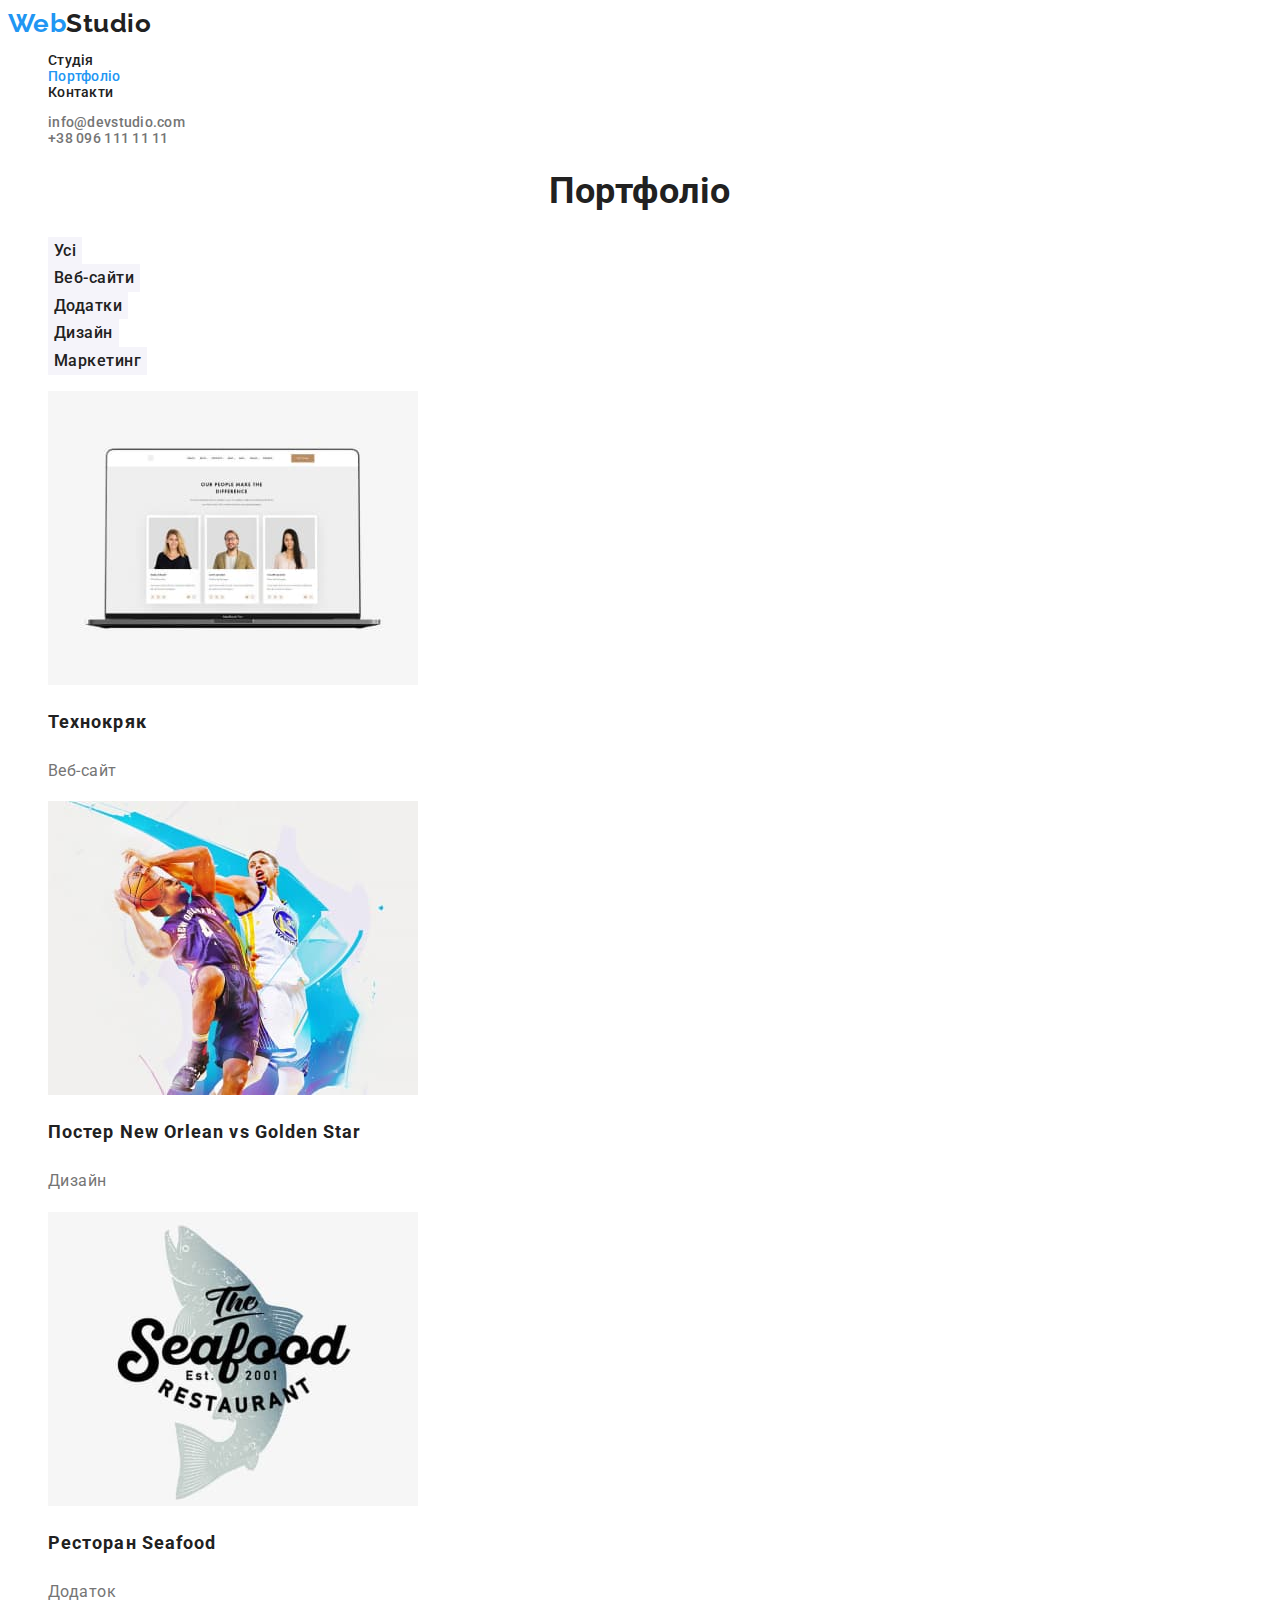
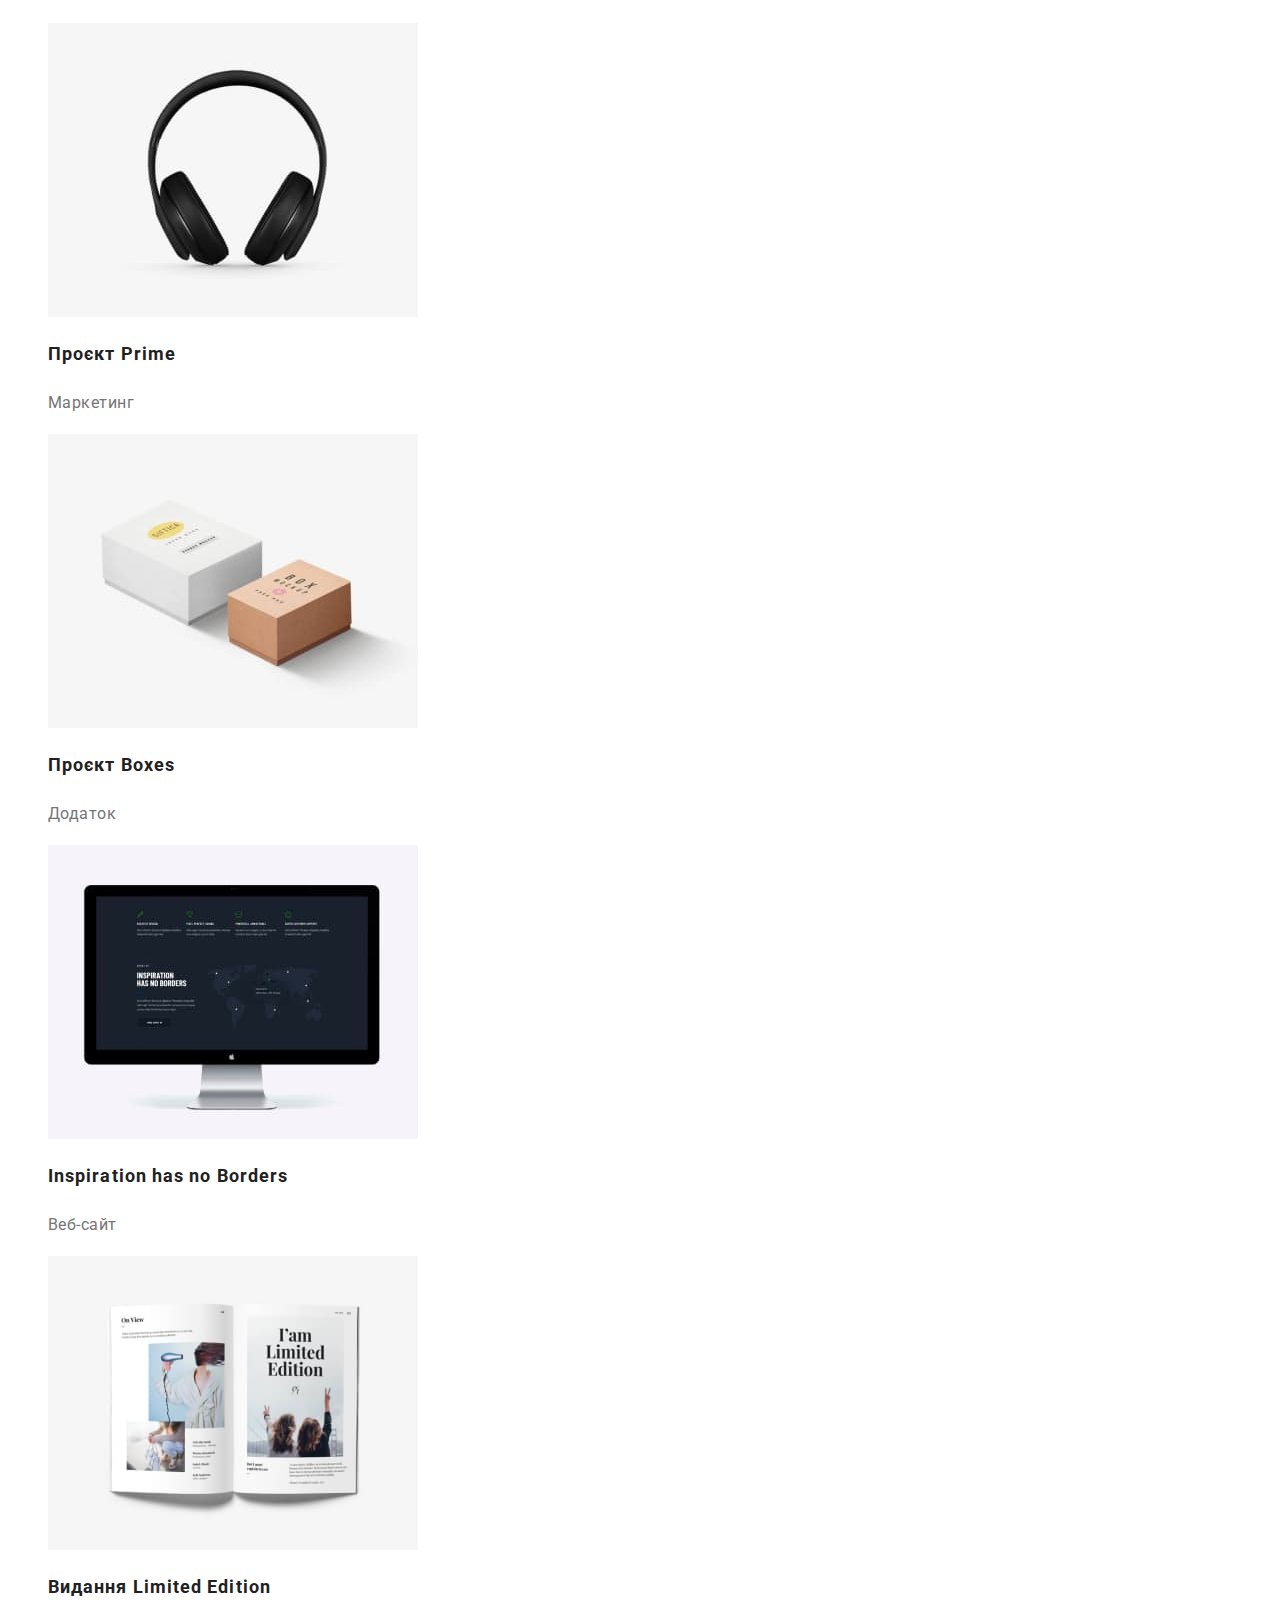
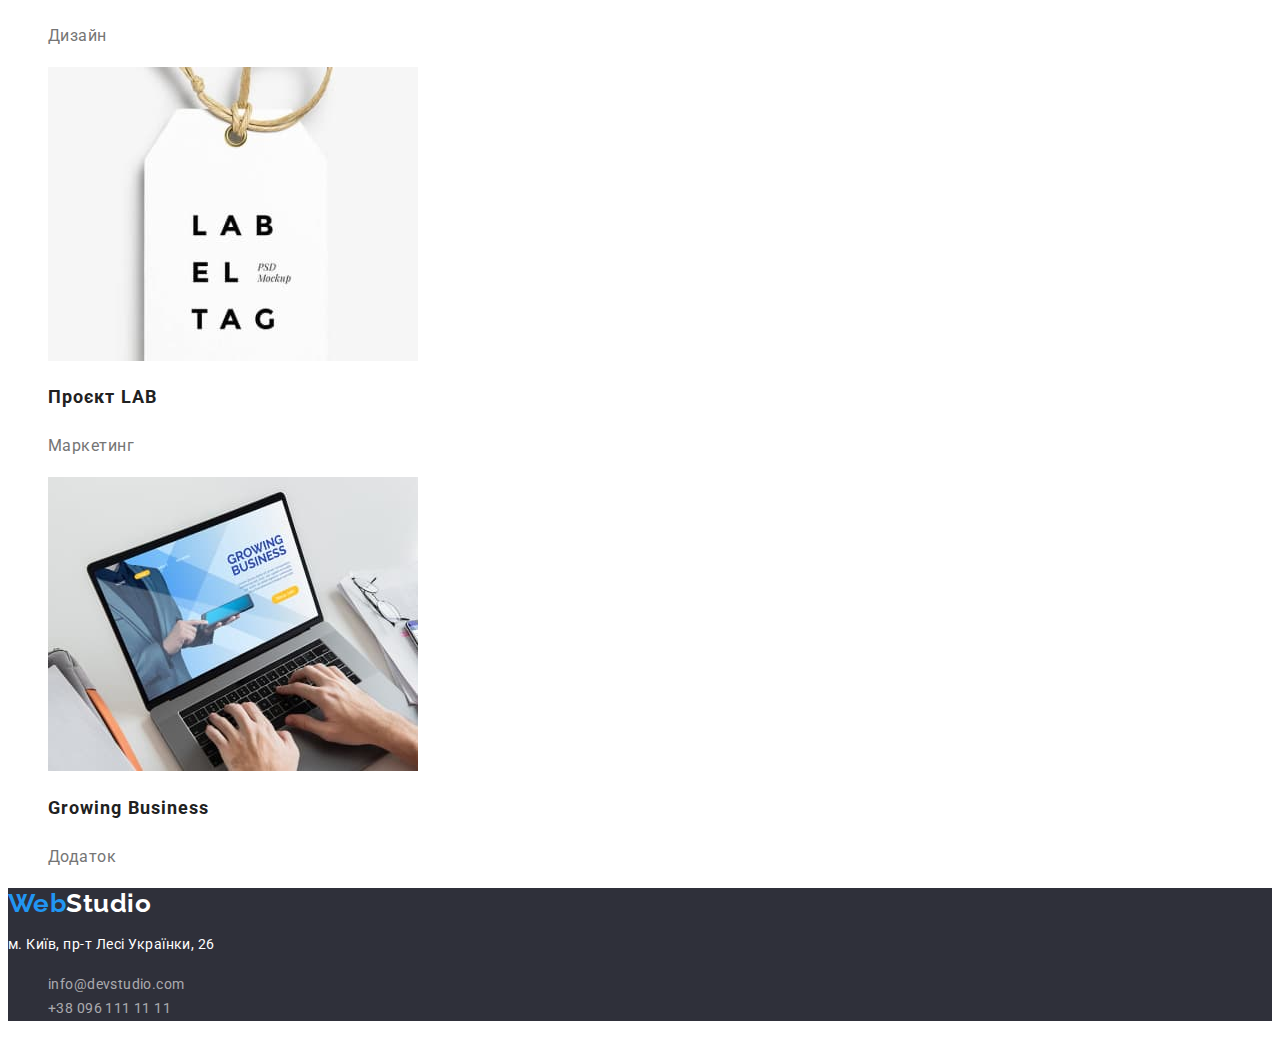
==== portfolio.html @ 1c167c0f "Initial commit" ====
<!DOCTYPE html>
<html lang="en">
  <head>
    <meta charset="UTF-8" />
    <meta http-equiv="X-UA-Compatible" content="IE=edge" />
    <meta name="viewport" content="width=device-width, initial-scale=1.0" />
    <title>Portfolio</title>
    <link rel="stylesheet" href="./css/styles.css" />
    <link rel="preconnect" href="https://fonts.googleapis.com" />
    <link rel="preconnect" href="https://fonts.gstatic.com" crossorigin />
    <link
      href="https://fonts.googleapis.com/css2?family=Roboto:wght@400;500;700;900&display=swap"
      rel="stylesheet"
    />
    <link rel="preconnect" href="https://fonts.googleapis.com" />
    <link rel="preconnect" href="https://fonts.gstatic.com" crossorigin />
    <link
      href="https://fonts.googleapis.com/css2?family=Raleway:wght@700&display=swap"
      rel="stylesheet"
    />
  </head>
  <body>
    <!-- Header -->
    <header>
      <!-- Navigation -->
      <nav>
        <a href="./index.html" class="header-logo link"
          >Web<span class="logo-item">Studio</span></a
        >

        <ul class="nav-list list">
          <li><a href="./index.html" class="nav-link link">Студія</a></li>
          <li>
            <a href="./portfolio.html" class="nav-link link"
              ><span class="link-portfolio-text">Портфоліо</span></a
            >
          </li>
          <li><a href="" class="nav-link link">Контакти</a></li>
        </ul>
      </nav>
      <!-- Header contacts list -->
      <ul class="contacts-list list">
        <li>
          <a href="mailto:info@devstudio.com" class="contacts-link link"
            >info@devstudio.com</a
          >
        </li>
        <li>
          <a href="tel:+380961111111" class="contacts-link link"
            >+38 096 111 11 11</a
          >
        </li>
      </ul>
    </header>
    <!--Main -->
    <main>
      <!-- Portfolio section -->
      <section>
        <!-- Hidden title -->
        <h1 class="section-title">Портфоліо</h1>
      <!-- Filter -->
      <ul class="filter-buttons list">
        <li>
          <button type="button" class="button button-secondary">Усі</button>
        </li>
        <li>
          <button type="button" class="button button-secondary">
            Веб-сайти
          </button>
        </li>
        <li>
          <button type="button" class="button button-secondary">Додатки</button>
        </li>
        <li>
          <button type="button" class="button button-secondary">Дизайн</button>
        </li>
        <li>
          <button type="button" class="button button-secondary">
            Маркетинг
          </button>
        </li>
      </ul>
        <!-- Portfolio cards -->
        <ul class="list">
          <li class="card-element">
            <a href="" class="card-link link">
              <img src="./images/cards/img1.jpg" alt="" width="370" height="294" />
              <h2 class="card-title">Технокряк</h2>
              <p class="card-text">Веб-сайт</p>
            </a>
          </li>
          <li class="card-element">
            <a href="" class="card-link link">
              <img src="./images/cards/img2.jpg" alt="" width="370" height="294" />
              <h2 class="card-title">Постер New Orlean vs Golden Star</h2>
              <p class="card-text">Дизайн</p>
            </a>
          </li>
          <li class="card-element">
            <a href="" class="card-link link">
              <img src="./images/cards/img3.jpg" alt="" width="370" height="294" />
              <h2 class="card-title">Ресторан Seafood</h2>
              <p class="card-text">Додаток</p>
            </a>
          </li>
          <li class="card-element">
            <a href="" class="card-link link">
              <img src="./images/cards/img4.jpg" alt="" width="370" height="294" />
              <h2 class="card-title">Проєкт Prime</h2>
              <p class="card-text">Маркетинг</p>
            </a>
          </li>
          <li class="card-element">
            <a href="" class="card-link link">
              <img src="./images/cards/img5.jpg" alt="" width="370" height="294" />
              <h2 class="card-title">Проєкт Boxes</h2>
              <p class="card-text">Додаток</p>
            </a>
          </li>
          <li class="card-element">
            <a href="" class="card-link link">
              <img src="./images/cards/img6.jpg" alt="" width="370" height="294" />
              <h2 class="card-title">Inspiration has no Borders</h2>
              <p class="card-text">Веб-сайт</p>
            </a>
          </li>
          <li class="card-element">
            <a href="" class="card-link link">
              <img src="./images/cards/img7.jpg" alt="" width="370" height="294" />
              <h2 class="card-title">Видання Limited Edition</h2>
              <p class="card-text">Дизайн</p>
            </a>
          </li>
          <li class="card-element">
            <a href="" class="card-link link">
              <img src="./images/cards/img8.jpg" alt="" width="370" height="294" />
              <h2 class="card-title">Проєкт LAB</h2>
              <p class="card-text">Маркетинг</p>
            </a>
          </li>
          <li class="card-element">
            <a href="" class="card-link link">
              <img src="./images/cards/img9.jpg" alt="" width="370" height="294" />
              <h2 class="card-title">Growing Business</h2>
              <p class="card-text">Додаток</p>
            </a>
          </li>
        </ul>
      </section>
    </main>

    <!-- Footer -->
    <footer class="footer">
      <a href="./index.html" class="footer-logo link"
        >Web<span class="logo-item">Studio</span></a
      >
      <!-- Address of the company -->
      <address class="footer-address">
        <p class="address-text">м. Київ, пр-т Лесі Українки, 26</p>
        <ul class="footer-contacts list">
          <li>
            <a href="mailto:info@devstudio.com" class="contacts-link link"
              >info@devstudio.com</a
            >
          </li>
          <li>
            <a href="tel:+380961111111" class="contacts-link link"
              >+38 096 111 11 11</a
            >
          </li>
        </ul>
      </address>
    </footer>
  </body>
</html>
---- css/styles.css ----
/* Primary color #212121 */
/* Secondary color #757575 */
/* Primary white color #ffffff */
/* Accent #2196F3 */

/* Global variables */
:root {
  --primary-color: #212121;
  --primary-white-color: #ffffff;
  --primary-accent-color: #2196f3;
  --secondary-color: #757575;
  --secondary-white-color: #f5f4fa;
}

/* Body */
body {
  color: var(--primary-color);
  background-color: var(--primary-white-color);
  font-family: "Roboto", sans-serif;
  letter-spacing: 0.03em;
}

/* Links class model */
.link {
  text-decoration: none;
}

/* Lists class model */
.list {
  list-style: none;
}

/* Navigation */
.header-logo {
  color: var(--primary-accent-color);
  font-family: "Raleway", sans-serif;
  font-weight: 700;
  font-size: 26px;
  line-height: 1.19;
}

.logo-item {
  color: var(--primary-color);
}

.nav-list {
  font-weight: 500;
  font-size: 14px;
  line-height: 1.14;
  letter-spacing: 0.02em;
}

.nav-list .nav-link {
  color: var(--primary-color);
}

.nav-link.link {
  text-decoration: none;
}

.nav-link:hover,
.nav-link:focus {
  color: var(--primary-accent-color);
}

.nav-link > .link-studio-text {
  color: var(--primary-accent-color);
}

.nav-link > .link-portfolio-text {
  color: var(--primary-accent-color);
}

/* Header contacts */
.contacts-list.list {
  list-style: none;
}

.contacts-list {
  font-weight: 500;
  font-size: 14px;
  line-height: 1.14;
  letter-spacing: 0.02em;
}

.contacts-list .contacts-link {
  color: var(--secondary-color);
}

.contacts-link.link {
  text-decoration: none;
}

.contacts-link:hover,
.contacts-link:focus {
  color: var(--primary-accent-color);
}

/* Hero section */
.hero-section {
  background-color: #2f303a;
}

.hero-title {
  color: #fff;
  font-weight: 900;
  font-size: 44px;
  line-height: 1.5;
  text-align: center;
  letter-spacing: 0.06em;
  text-transform: uppercase;
}

/* Buttons */
.button {
  cursor: pointer;
  border: none;
  text-decoration: none;
}
.button-primary {
  color: var(--primary-white-color);
  background-color: var(--primary-accent-color);
  font-family: inherit;
  font-weight: 700;
  font-size: 16px;
  line-height: 1.87;
  text-align: center;
  letter-spacing: 0.06em;
}

.button-secondary {
  color: var(--primary-color);
  background-color: var(--secondary-white-color);
  font-family: inherit;
  font-weight: 500;
  font-size: 16px;
  line-height: 1.6;
  text-align: center;
  letter-spacing: 0.03em;
}

.button-secondary:hover,
.button-secondary:focus {
  color: var(--primary-white-color);
  background-color: var(--primary-accent-color);
}

/* Features section */
.features-list .list-title {
  color: var(--primary-color);
  font-weight: 700;
  font-size: 14px;
  line-height: 1.14;
  letter-spacing: 0.03em;
  text-transform: uppercase;
}

.features-list .list-description {
  color: var(--secondary-color);
  font-size: 14px;
  line-height: 1.71;
}

/* Work section */
.section-title {
  font-weight: 700;
  font-size: 36px;
  line-height: 1.16;
  text-align: center;
}

/* Team section*/
.team-section {
  background-color: var(--secondary-white-color);
}

.team-list .list-title {
  font-weight: 500;
  font-size: 16px;
  line-height: 1.18;
}

.team-list .list-text {
  color: var(--secondary-color);
  font-size: 16px;
  line-height: 1.18;
}
/* Portfolio section */
.card-link > .card-title {
  color: var(--primary-color);
  font-family: inherit;
  font-weight: 700;
  font-size: 18px;
  line-height: 2;
  letter-spacing: 0.06em;
}

.card-link > .card-text {
  color: var(--secondary-color);
  font-family: inherit;
  font-size: 16px;
  line-height: 1.87;
  letter-spacing: 0.03em;
}

/* Footer */
.footer {
  background-color: #2f303a;
}

.footer-logo {
  color: var(--primary-accent-color);
  font-family: "Raleway", sans-serif;
  font-weight: 700;
  font-size: 26px;
  line-height: 1.19;
}

.footer-logo > .logo-item {
  color: var(--primary-white-color);
}

.address-text {
  color: var(--primary-white-color);
  font-size: 14px;
  line-height: 1.71;
}

.footer-contacts .contacts-link {
  color: rgba(255, 255, 255, 0.6);
  font-family: inherit;
  font-size: 14px;
  line-height: 1.71;
  letter-spacing: 0.03em;
}

.footer-contacts .contacts-link:hover,
.footer-contacts .contacts-link:focus {
  color: var(--primary-accent-color);
}

.footer .footer-address {
  font-style: normal;
}
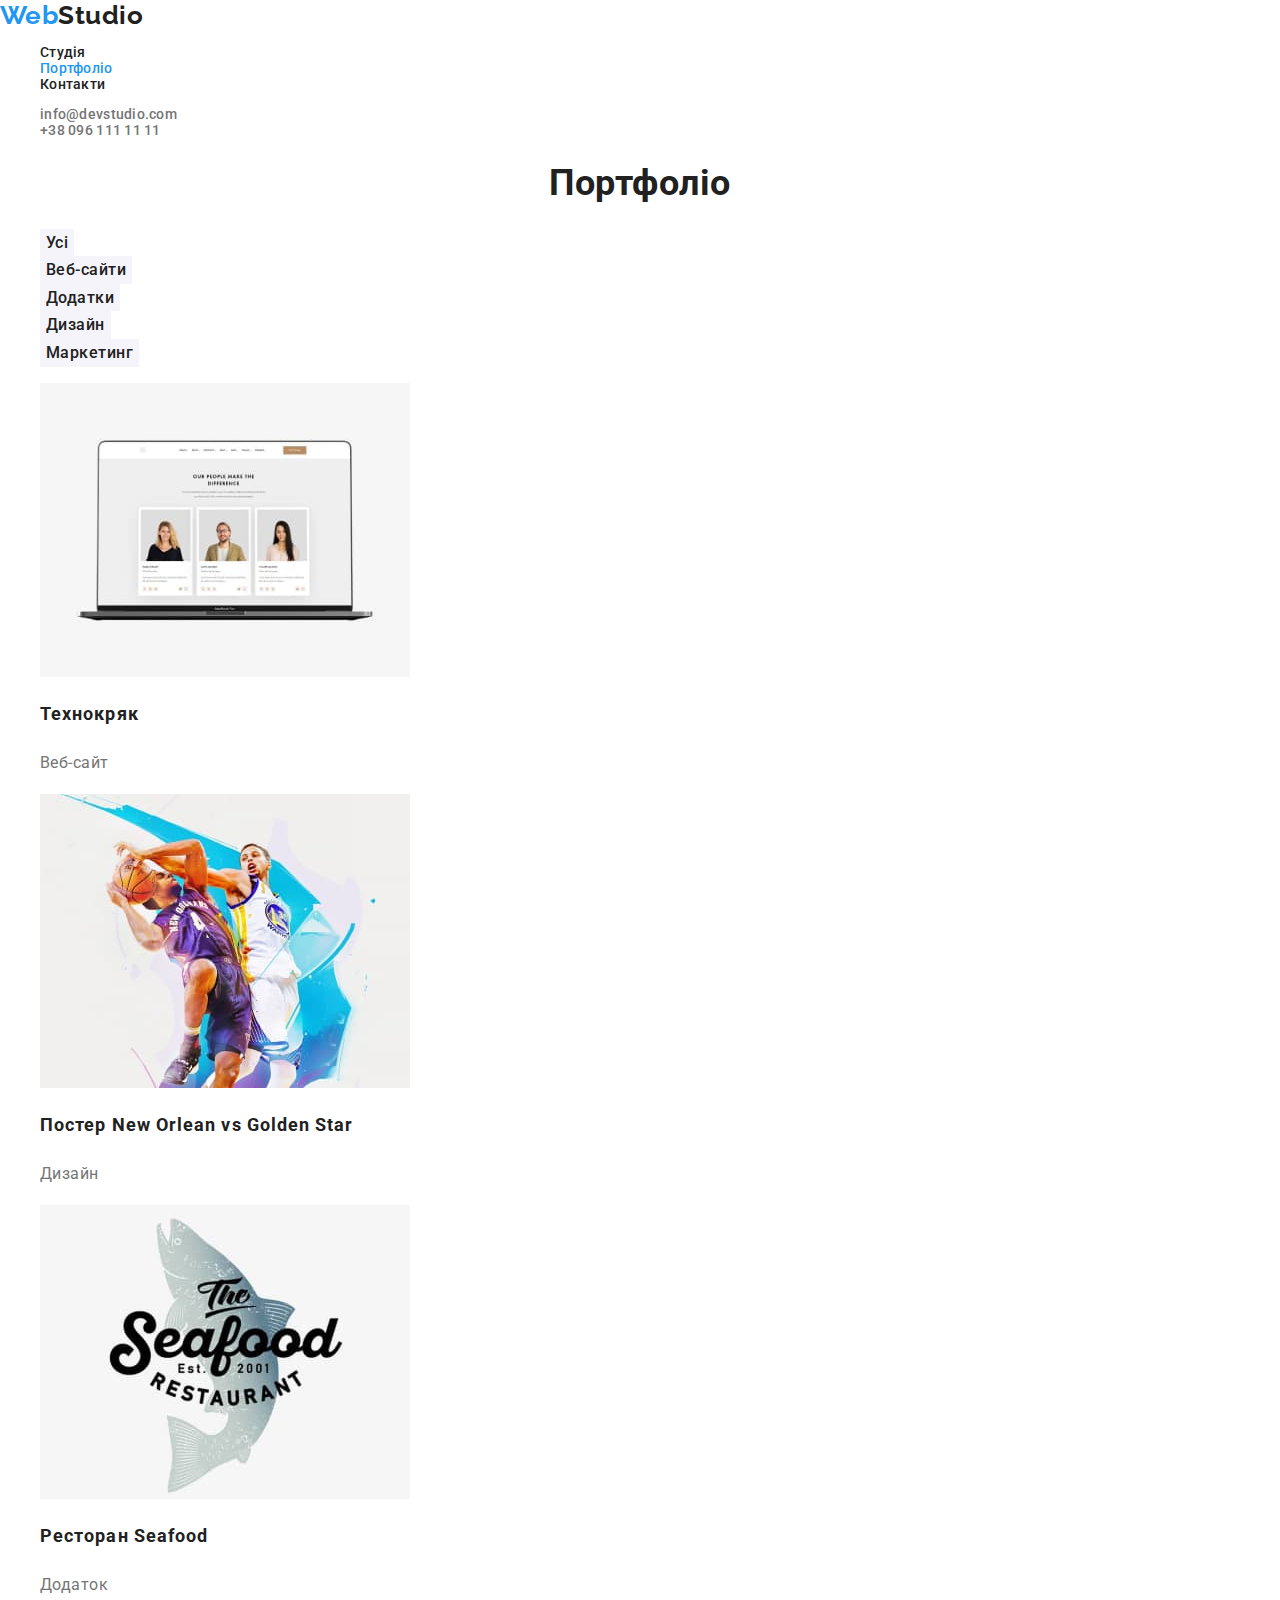
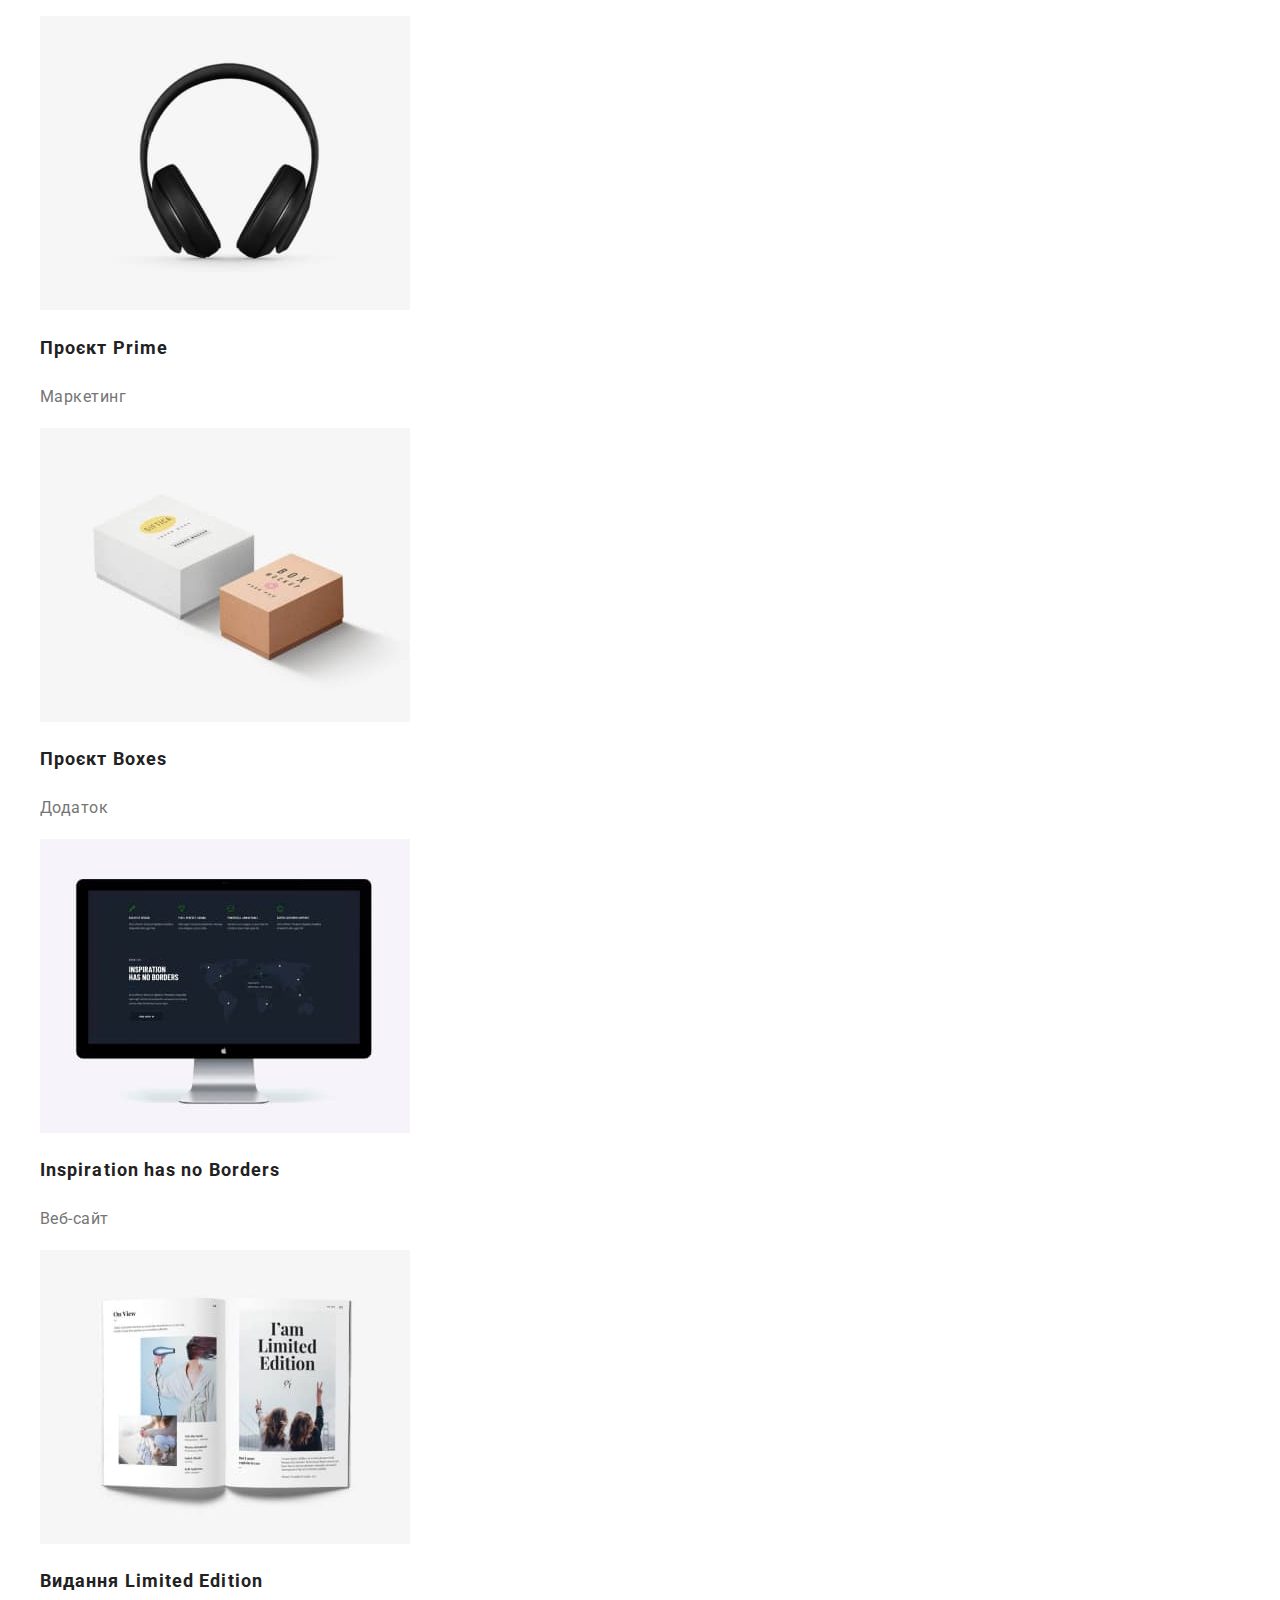
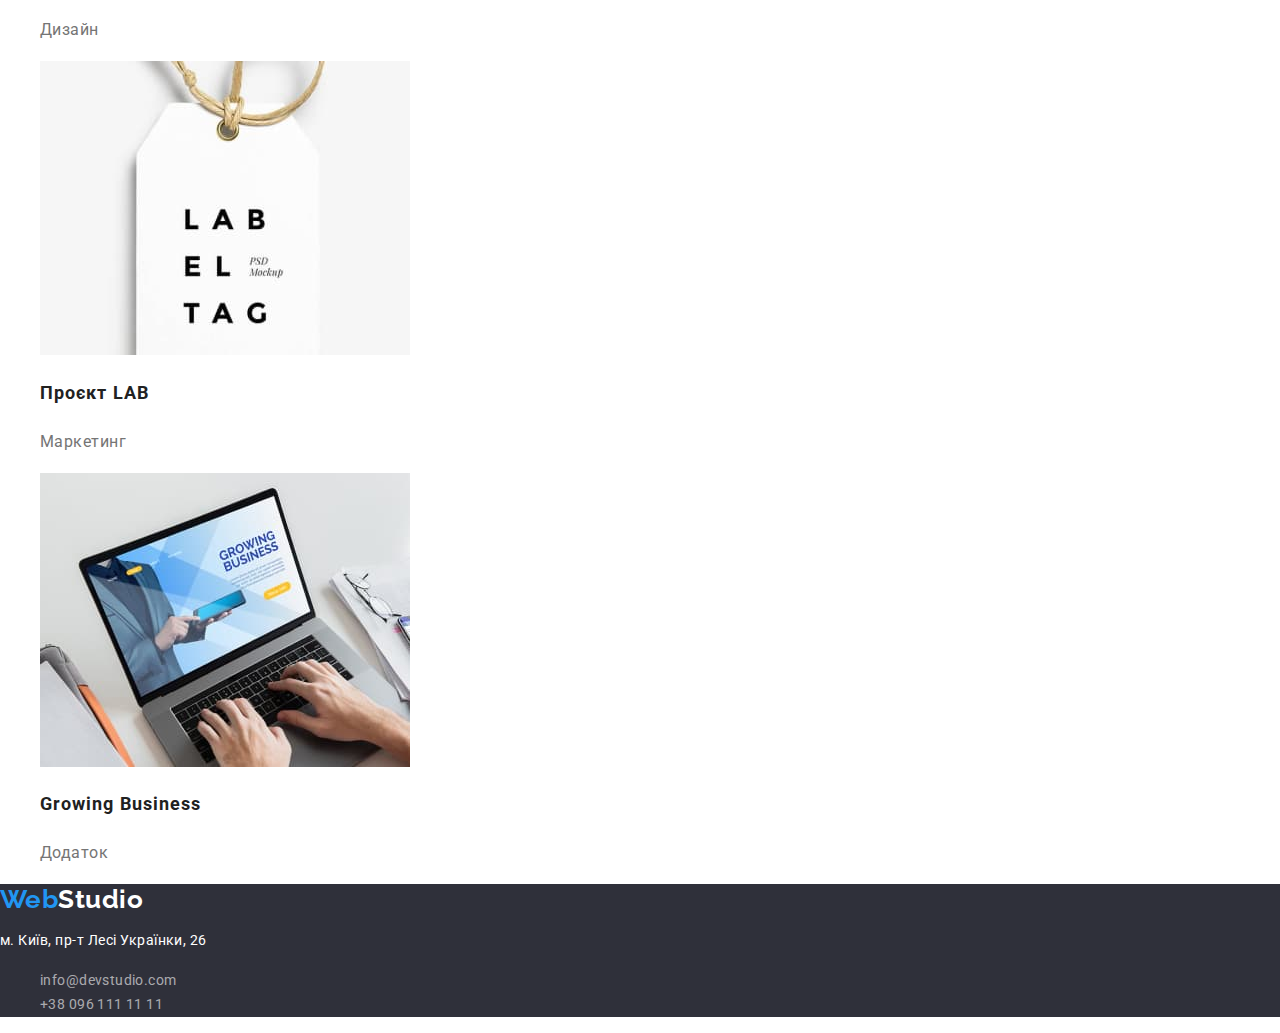
==== commit 36d235ba: "Added geometric decoration" ====
--- a/portfolio.html
+++ b/portfolio.html
@@ -5,7 +5,14 @@
     <meta http-equiv="X-UA-Compatible" content="IE=edge" />
     <meta name="viewport" content="width=device-width, initial-scale=1.0" />
     <title>Portfolio</title>
+    <!-- Normalize -->
+    <link
+      rel="stylesheet"
+      href="https://cdn.jsdelivr.net/npm/modern-normalize@1.1.0/modern-normalize.min.css"
+    />
+    <!-- Styles -->
     <link rel="stylesheet" href="./css/styles.css" />
+    <!-- Fonts -->
     <link rel="preconnect" href="https://fonts.googleapis.com" />
     <link rel="preconnect" href="https://fonts.gstatic.com" crossorigin />
     <link
@@ -22,125 +29,178 @@
   <body>
     <!-- Header -->
     <header>
-      <!-- Navigation -->
-      <nav>
-        <a href="./index.html" class="header-logo link"
-          >Web<span class="logo-item">Studio</span></a
-        >
+      <div>
+        <!-- Navigation -->
+        <nav>
+          <a href="./index.html" class="header-logo link"
+            >Web<span class="logo-item">Studio</span></a
+          >
 
-        <ul class="nav-list list">
-          <li><a href="./index.html" class="nav-link link">Студія</a></li>
-          <li>
-            <a href="./portfolio.html" class="nav-link link"
-              ><span class="link-portfolio-text">Портфоліо</span></a
-            >
-          </li>
-          <li><a href="" class="nav-link link">Контакти</a></li>
+          <ul class="nav-list list">
+            <li><a href="./index.html" class="nav-link link">Студія</a></li>
+            <li>
+              <a href="./portfolio.html" class="nav-link link"
+                ><span class="link-portfolio-text">Портфоліо</span></a
+              >
+            </li>
+            <li><a href="" class="nav-link link">Контакти</a></li>
+          </ul>
+        </nav>
+        <!-- Header contacts list -->
+        <ul class="contacts-list list">
+          <li>
+            <a href="mailto:info@devstudio.com" class="contacts-link link"
+              >info@devstudio.com</a
+            >
+          </li>
+          <li>
+            <a href="tel:+380961111111" class="contacts-link link"
+              >+38 096 111 11 11</a
+            >
+          </li>
         </ul>
-      </nav>
-      <!-- Header contacts list -->
-      <ul class="contacts-list list">
-        <li>
-          <a href="mailto:info@devstudio.com" class="contacts-link link"
-            >info@devstudio.com</a
-          >
-        </li>
-        <li>
-          <a href="tel:+380961111111" class="contacts-link link"
-            >+38 096 111 11 11</a
-          >
-        </li>
-      </ul>
+      </div>
     </header>
     <!--Main -->
     <main>
       <!-- Portfolio section -->
       <section>
-        <!-- Hidden title -->
-        <h1 class="section-title">Портфоліо</h1>
-      <!-- Filter -->
-      <ul class="filter-buttons list">
-        <li>
-          <button type="button" class="button button-secondary">Усі</button>
-        </li>
-        <li>
-          <button type="button" class="button button-secondary">
-            Веб-сайти
-          </button>
-        </li>
-        <li>
-          <button type="button" class="button button-secondary">Додатки</button>
-        </li>
-        <li>
-          <button type="button" class="button button-secondary">Дизайн</button>
-        </li>
-        <li>
-          <button type="button" class="button button-secondary">
-            Маркетинг
-          </button>
-        </li>
-      </ul>
+        <div>
+          <!-- Hidden title -->
+          <h1 class="section-title">Портфоліо</h1>
+          <!-- Filter -->
+          <ul class="filter-buttons list">
+            <li>
+              <button type="button" class="button button-secondary">Усі</button>
+            </li>
+            <li>
+              <button type="button" class="button button-secondary">
+                Веб-сайти
+              </button>
+            </li>
+            <li>
+              <button type="button" class="button button-secondary">
+                Додатки
+              </button>
+            </li>
+            <li>
+              <button type="button" class="button button-secondary">
+                Дизайн
+              </button>
+            </li>
+            <li>
+              <button type="button" class="button button-secondary">
+                Маркетинг
+              </button>
+            </li>
+          </ul>
+        </div>
         <!-- Portfolio cards -->
         <ul class="list">
           <li class="card-element">
             <a href="" class="card-link link">
-              <img src="./images/cards/img1.jpg" alt="" width="370" height="294" />
+              <img
+                src="./images/cards/img1.jpg"
+                alt=""
+                width="370"
+                height="294"
+              />
               <h2 class="card-title">Технокряк</h2>
               <p class="card-text">Веб-сайт</p>
             </a>
           </li>
           <li class="card-element">
             <a href="" class="card-link link">
-              <img src="./images/cards/img2.jpg" alt="" width="370" height="294" />
+              <img
+                src="./images/cards/img2.jpg"
+                alt=""
+                width="370"
+                height="294"
+              />
               <h2 class="card-title">Постер New Orlean vs Golden Star</h2>
               <p class="card-text">Дизайн</p>
             </a>
           </li>
           <li class="card-element">
             <a href="" class="card-link link">
-              <img src="./images/cards/img3.jpg" alt="" width="370" height="294" />
+              <img
+                src="./images/cards/img3.jpg"
+                alt=""
+                width="370"
+                height="294"
+              />
               <h2 class="card-title">Ресторан Seafood</h2>
               <p class="card-text">Додаток</p>
             </a>
           </li>
           <li class="card-element">
             <a href="" class="card-link link">
-              <img src="./images/cards/img4.jpg" alt="" width="370" height="294" />
+              <img
+                src="./images/cards/img4.jpg"
+                alt=""
+                width="370"
+                height="294"
+              />
               <h2 class="card-title">Проєкт Prime</h2>
               <p class="card-text">Маркетинг</p>
             </a>
           </li>
           <li class="card-element">
             <a href="" class="card-link link">
-              <img src="./images/cards/img5.jpg" alt="" width="370" height="294" />
+              <img
+                src="./images/cards/img5.jpg"
+                alt=""
+                width="370"
+                height="294"
+              />
               <h2 class="card-title">Проєкт Boxes</h2>
               <p class="card-text">Додаток</p>
             </a>
           </li>
           <li class="card-element">
             <a href="" class="card-link link">
-              <img src="./images/cards/img6.jpg" alt="" width="370" height="294" />
+              <img
+                src="./images/cards/img6.jpg"
+                alt=""
+                width="370"
+                height="294"
+              />
               <h2 class="card-title">Inspiration has no Borders</h2>
               <p class="card-text">Веб-сайт</p>
             </a>
           </li>
           <li class="card-element">
             <a href="" class="card-link link">
-              <img src="./images/cards/img7.jpg" alt="" width="370" height="294" />
+              <img
+                src="./images/cards/img7.jpg"
+                alt=""
+                width="370"
+                height="294"
+              />
               <h2 class="card-title">Видання Limited Edition</h2>
               <p class="card-text">Дизайн</p>
             </a>
           </li>
           <li class="card-element">
             <a href="" class="card-link link">
-              <img src="./images/cards/img8.jpg" alt="" width="370" height="294" />
+              <img
+                src="./images/cards/img8.jpg"
+                alt=""
+                width="370"
+                height="294"
+              />
               <h2 class="card-title">Проєкт LAB</h2>
               <p class="card-text">Маркетинг</p>
             </a>
           </li>
           <li class="card-element">
             <a href="" class="card-link link">
-              <img src="./images/cards/img9.jpg" alt="" width="370" height="294" />
+              <img
+                src="./images/cards/img9.jpg"
+                alt=""
+                width="370"
+                height="294"
+              />
               <h2 class="card-title">Growing Business</h2>
               <p class="card-text">Додаток</p>
             </a>
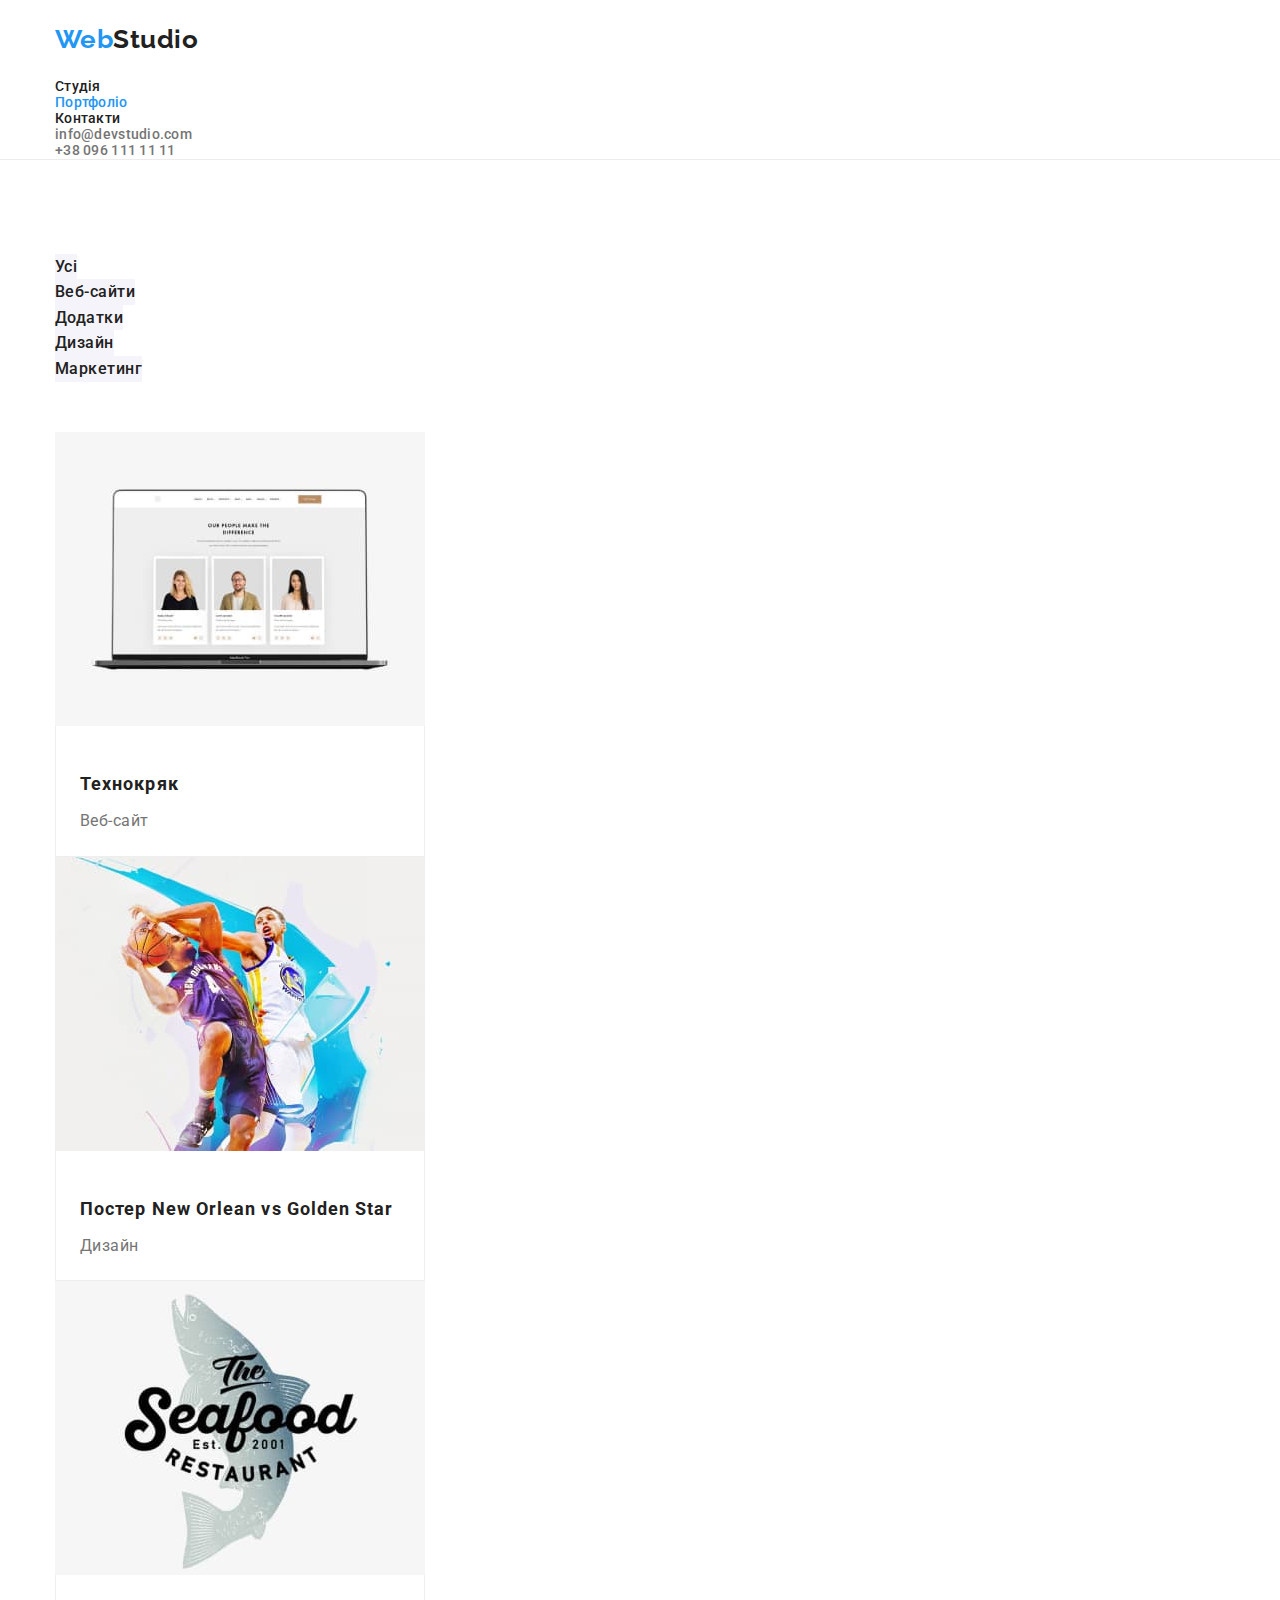
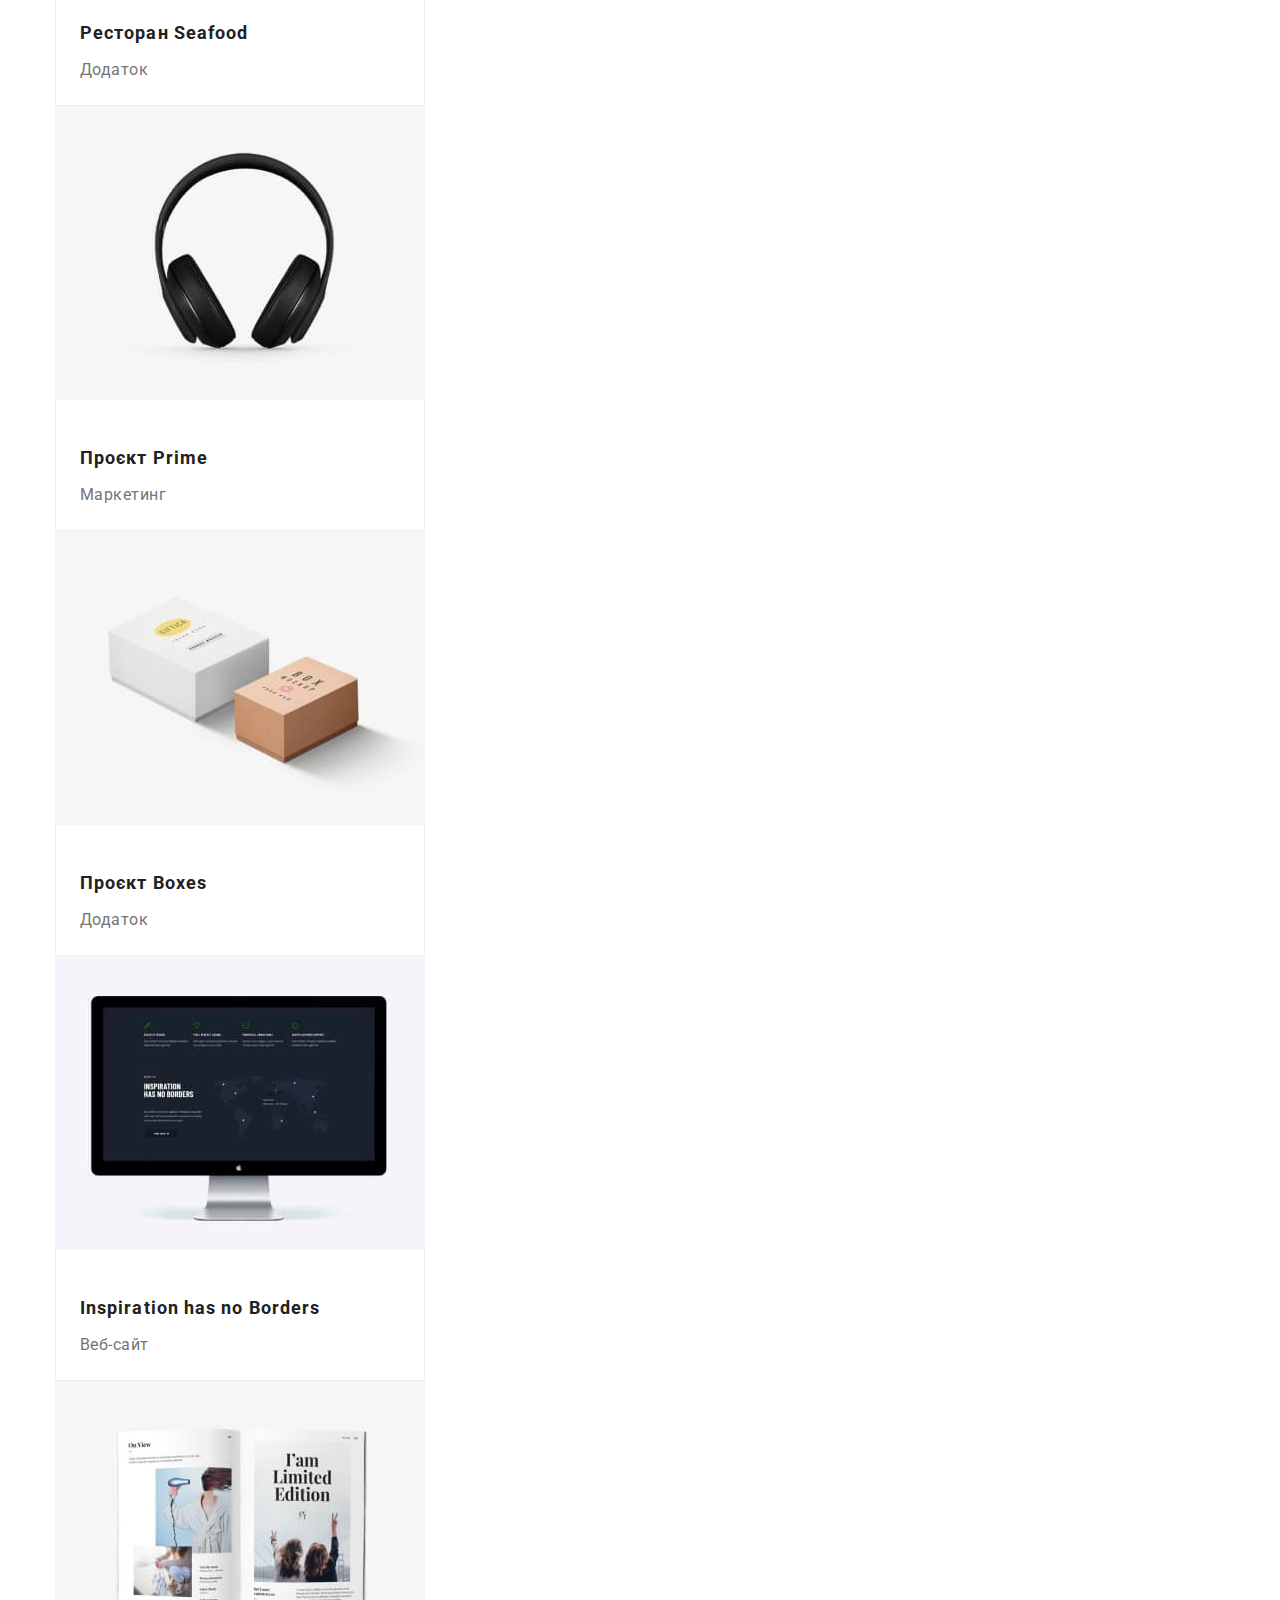
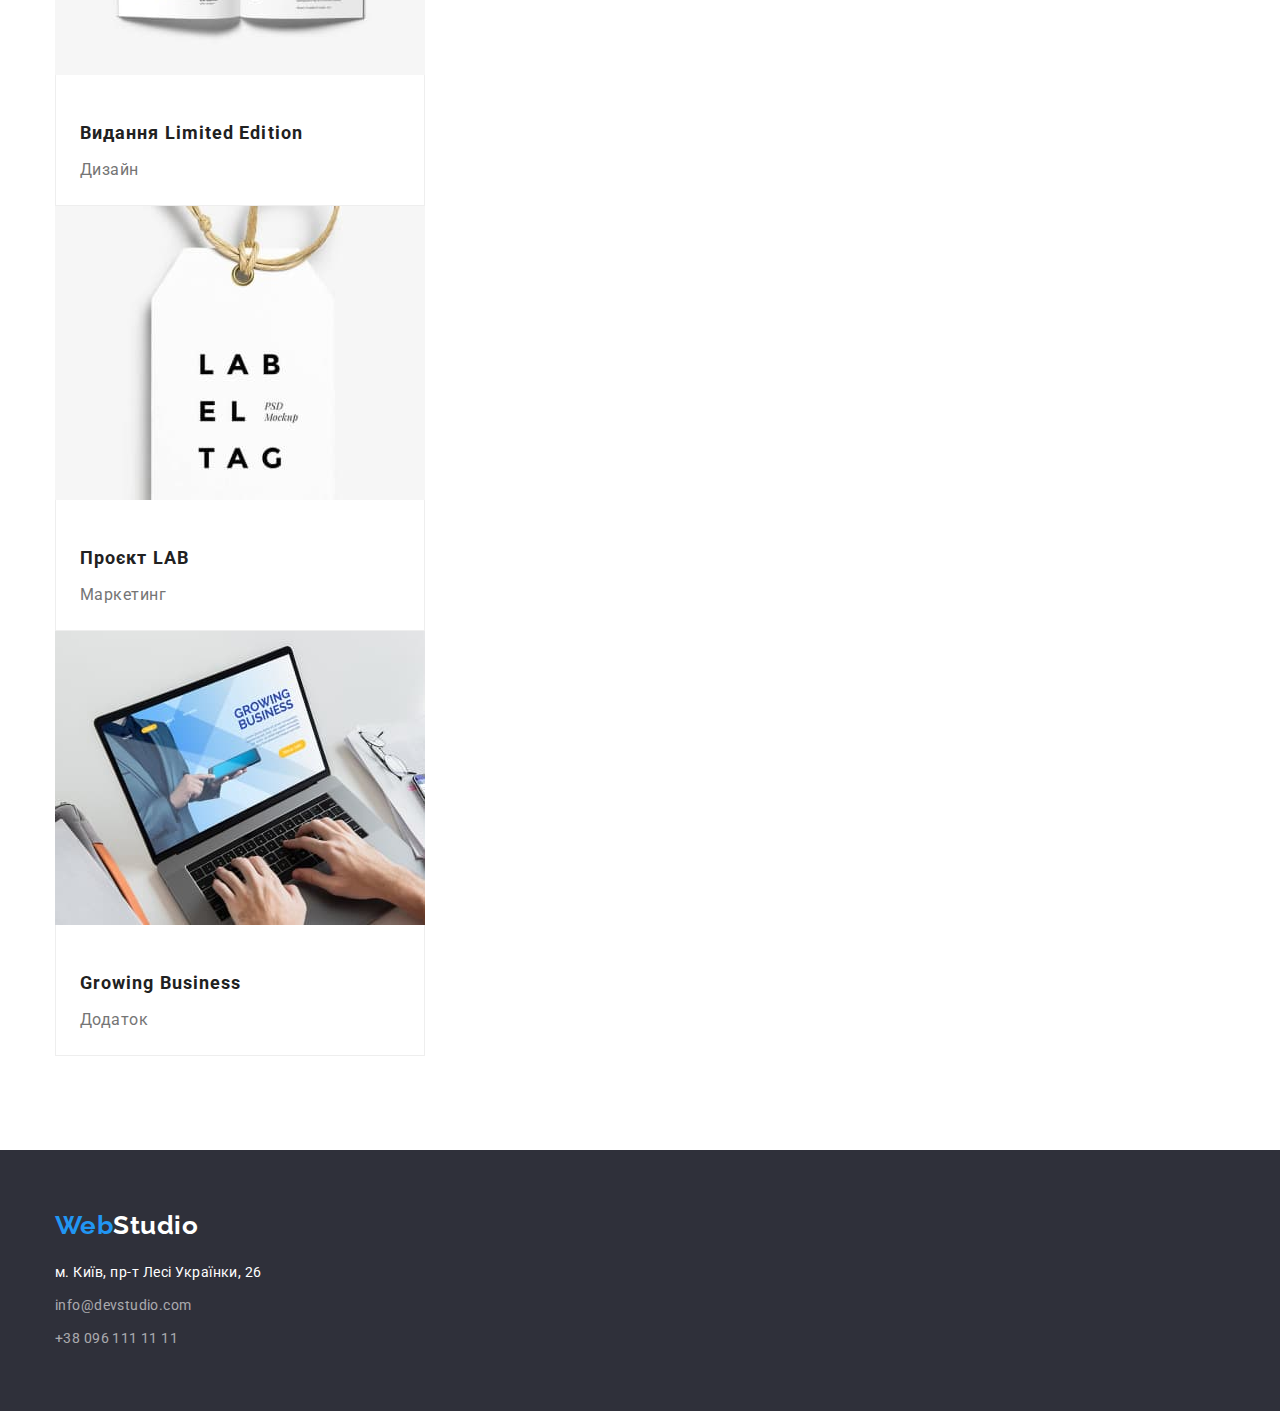
==== commit 4f47fc17: "Added geometric decoration" ====
--- a/portfolio.html
+++ b/portfolio.html
@@ -29,7 +29,7 @@
   <body>
     <!-- Header -->
     <header>
-      <div>
+      <div class="container">
         <!-- Navigation -->
         <nav>
           <a href="./index.html" class="header-logo link"
@@ -37,10 +37,12 @@
           >
 
           <ul class="nav-list list">
-            <li><a href="./index.html" class="nav-link link">Студія</a></li>
             <li>
-              <a href="./portfolio.html" class="nav-link link"
-                ><span class="link-portfolio-text">Портфоліо</span></a
+              <a href="./index.html" class="nav-link link">Студія</a>
+            </li>
+            <li>
+              <a href="./portfolio.html" class="nav-link link">
+                <span class="link-portfolio-text">Портфоліо</span></a
               >
             </li>
             <li><a href="" class="nav-link link">Контакти</a></li>
@@ -64,172 +66,200 @@
     <!--Main -->
     <main>
       <!-- Portfolio section -->
-      <section>
-        <div>
+      <section class="section">
+        <div class="container">
           <!-- Hidden title -->
-          <h1 class="section-title">Портфоліо</h1>
+          <h1 class="visually-hidden">Портфоліо</h1>
           <!-- Filter -->
-          <ul class="filter-buttons list">
-            <li>
-              <button type="button" class="button button-secondary">Усі</button>
-            </li>
-            <li>
-              <button type="button" class="button button-secondary">
-                Веб-сайти
-              </button>
-            </li>
-            <li>
-              <button type="button" class="button button-secondary">
-                Додатки
-              </button>
-            </li>
-            <li>
-              <button type="button" class="button button-secondary">
-                Дизайн
-              </button>
-            </li>
-            <li>
-              <button type="button" class="button button-secondary">
-                Маркетинг
-              </button>
-            </li>
-          </ul>
+          <div class="filter-container">
+            <ul class="filter-buttons list">
+              <li>
+                <button type="button" class="button button-secondary">
+                  Усі
+                </button>
+              </li>
+              <li>
+                <button type="button" class="button button-secondary">
+                  Веб-сайти
+                </button>
+              </li>
+              <li>
+                <button type="button" class="button button-secondary">
+                  Додатки
+                </button>
+              </li>
+              <li>
+                <button type="button" class="button button-secondary">
+                  Дизайн
+                </button>
+              </li>
+              <li>
+                <button type="button" class="button button-secondary">
+                  Маркетинг
+                </button>
+              </li>
+            </ul>
+          </div>
+          <!-- Portfolio cards -->
+          <div class="cards-container">
+            <ul class="list">
+              <li class="card-element">
+                <a href="" class="card-link link">
+                  <img
+                    src="./images/cards/img1.jpg"
+                    alt=""
+                    width="370"
+                    height="294"
+                  />
+                  <div class="card-title-container">
+                    <h2 class="card-title">Технокряк</h2>
+                    <p class="card-text">Веб-сайт</p>
+                  </div>
+                </a>
+              </li>
+              <li class="card-element">
+                <a href="" class="card-link link">
+                  <img
+                    src="./images/cards/img2.jpg"
+                    alt=""
+                    width="370"
+                    height="294"
+                  />
+                  <div class="card-title-container">
+                    <h2 class="card-title">Постер New Orlean vs Golden Star</h2>
+                    <p class="card-text">Дизайн</p>
+                  </div>
+                </a>
+              </li>
+              <li class="card-element">
+                <a href="" class="card-link link">
+                  <img
+                    src="./images/cards/img3.jpg"
+                    alt=""
+                    width="370"
+                    height="294"
+                  />
+                  <div class="card-title-container">
+                    <h2 class="card-title">Ресторан Seafood</h2>
+                    <p class="card-text">Додаток</p>
+                  </div>
+                </a>
+              </li>
+              <li class="card-element">
+                <a href="" class="card-link link">
+                  <img
+                    src="./images/cards/img4.jpg"
+                    alt=""
+                    width="370"
+                    height="294"
+                  />
+                  <div class="card-title-container">
+                    <h2 class="card-title">Проєкт Prime</h2>
+                    <p class="card-text">Маркетинг</p>
+                  </div>
+                </a>
+              </li>
+              <li class="card-element">
+                <a href="" class="card-link link">
+                  <img
+                    src="./images/cards/img5.jpg"
+                    alt=""
+                    width="370"
+                    height="294"
+                  />
+                  <div class="card-title-container">
+                    <h2 class="card-title">Проєкт Boxes</h2>
+                    <p class="card-text">Додаток</p>
+                  </div>
+                </a>
+              </li>
+              <li class="card-element">
+                <a href="" class="card-link link">
+                  <img
+                    src="./images/cards/img6.jpg"
+                    alt=""
+                    width="370"
+                    height="294"
+                  />
+                  <div class="card-title-container">
+                    <h2 class="card-title">Inspiration has no Borders</h2>
+                    <p class="card-text">Веб-сайт</p>
+                  </div>
+                </a>
+              </li>
+              <li class="card-element">
+                <a href="" class="card-link link">
+                  <img
+                    src="./images/cards/img7.jpg"
+                    alt=""
+                    width="370"
+                    height="294"
+                  />
+                  <div class="card-title-container">
+                    <h2 class="card-title">Видання Limited Edition</h2>
+                    <p class="card-text">Дизайн</p>
+                  </div>
+                </a>
+              </li>
+              <li class="card-element">
+                <a href="" class="card-link link">
+                  <img
+                    src="./images/cards/img8.jpg"
+                    alt=""
+                    width="370"
+                    height="294"
+                  />
+                  <div class="card-title-container">
+                    <h2 class="card-title">Проєкт LAB</h2>
+                    <p class="card-text">Маркетинг</p>
+                  </div>
+                </a>
+              </li>
+              <li class="card-element">
+                <a href="" class="card-link link">
+                  <img
+                    src="./images/cards/img9.jpg"
+                    alt=""
+                    width="370"
+                    height="294"
+                  />
+                  <div class="card-title-container">
+                    <h2 class="card-title">Growing Business</h2>
+                    <p class="card-text">Додаток</p>
+                  </div>
+                </a>
+              </li>
+            </ul>
+          </div>
         </div>
-        <!-- Portfolio cards -->
-        <ul class="list">
-          <li class="card-element">
-            <a href="" class="card-link link">
-              <img
-                src="./images/cards/img1.jpg"
-                alt=""
-                width="370"
-                height="294"
-              />
-              <h2 class="card-title">Технокряк</h2>
-              <p class="card-text">Веб-сайт</p>
-            </a>
-          </li>
-          <li class="card-element">
-            <a href="" class="card-link link">
-              <img
-                src="./images/cards/img2.jpg"
-                alt=""
-                width="370"
-                height="294"
-              />
-              <h2 class="card-title">Постер New Orlean vs Golden Star</h2>
-              <p class="card-text">Дизайн</p>
-            </a>
-          </li>
-          <li class="card-element">
-            <a href="" class="card-link link">
-              <img
-                src="./images/cards/img3.jpg"
-                alt=""
-                width="370"
-                height="294"
-              />
-              <h2 class="card-title">Ресторан Seafood</h2>
-              <p class="card-text">Додаток</p>
-            </a>
-          </li>
-          <li class="card-element">
-            <a href="" class="card-link link">
-              <img
-                src="./images/cards/img4.jpg"
-                alt=""
-                width="370"
-                height="294"
-              />
-              <h2 class="card-title">Проєкт Prime</h2>
-              <p class="card-text">Маркетинг</p>
-            </a>
-          </li>
-          <li class="card-element">
-            <a href="" class="card-link link">
-              <img
-                src="./images/cards/img5.jpg"
-                alt=""
-                width="370"
-                height="294"
-              />
-              <h2 class="card-title">Проєкт Boxes</h2>
-              <p class="card-text">Додаток</p>
-            </a>
-          </li>
-          <li class="card-element">
-            <a href="" class="card-link link">
-              <img
-                src="./images/cards/img6.jpg"
-                alt=""
-                width="370"
-                height="294"
-              />
-              <h2 class="card-title">Inspiration has no Borders</h2>
-              <p class="card-text">Веб-сайт</p>
-            </a>
-          </li>
-          <li class="card-element">
-            <a href="" class="card-link link">
-              <img
-                src="./images/cards/img7.jpg"
-                alt=""
-                width="370"
-                height="294"
-              />
-              <h2 class="card-title">Видання Limited Edition</h2>
-              <p class="card-text">Дизайн</p>
-            </a>
-          </li>
-          <li class="card-element">
-            <a href="" class="card-link link">
-              <img
-                src="./images/cards/img8.jpg"
-                alt=""
-                width="370"
-                height="294"
-              />
-              <h2 class="card-title">Проєкт LAB</h2>
-              <p class="card-text">Маркетинг</p>
-            </a>
-          </li>
-          <li class="card-element">
-            <a href="" class="card-link link">
-              <img
-                src="./images/cards/img9.jpg"
-                alt=""
-                width="370"
-                height="294"
-              />
-              <h2 class="card-title">Growing Business</h2>
-              <p class="card-text">Додаток</p>
-            </a>
-          </li>
-        </ul>
       </section>
     </main>
 
     <!-- Footer -->
     <footer class="footer">
-      <a href="./index.html" class="footer-logo link"
-        >Web<span class="logo-item">Studio</span></a
-      >
-      <!-- Address of the company -->
-      <address class="footer-address">
-        <p class="address-text">м. Київ, пр-т Лесі Українки, 26</p>
-        <ul class="footer-contacts list">
-          <li>
-            <a href="mailto:info@devstudio.com" class="contacts-link link"
-              >info@devstudio.com</a
-            >
-          </li>
-          <li>
-            <a href="tel:+380961111111" class="contacts-link link"
-              >+38 096 111 11 11</a
-            >
-          </li>
-        </ul>
-      </address>
+      <div class="container">
+        <a href="./index.html" class="footer-logo link"
+          >Web<span class="logo-item">Studio</span></a
+        >
+        <!-- Address of the company -->
+        <address class="footer-address">
+          <a href="https://www.google.com/maps" class="address-link link"
+            >м. Київ, пр-т Лесі Українки, 26</a
+          >
+          <ul class="footer-contacts list">
+            <li class="address-item-mail">
+              <a href="mailto:info@devstudio.com" class="contacts-link link"
+                >info@devstudio.com</a
+              >
+            </li>
+            <li class="address-item-tel">
+              <a href="tel:+380961111111" class="contacts-link link"
+                >+38 096 111 11 11</a
+              >
+            </li>
+          </ul>
+        </address>
+      </div>
     </footer>
   </body>
 </html>
--- a/css/styles.css
+++ b/css/styles.css
@@ -1,8 +1,3 @@
-/* Primary color #212121 */
-/* Secondary color #757575 */
-/* Primary white color #ffffff */
-/* Accent #2196F3 */
-
 /* Global variables */
 :root {
   --primary-color: #212121;
@@ -10,39 +5,115 @@
   --primary-accent-color: #2196f3;
   --secondary-color: #757575;
   --secondary-white-color: #f5f4fa;
-}
-
-/* Body */
+  --cards-border-color: #EEEEEE;
+}
+
+/**
+  |============================
+  | Body
+  |============================
+*/
 body {
   color: var(--primary-color);
   background-color: var(--primary-white-color);
-  font-family: "Roboto", sans-serif;
+  font-family: 'Roboto', sans-serif;
   letter-spacing: 0.03em;
 }
 
-/* Links class model */
+/* Reset */
+a {
+  color: inherit;
+}
+ul,
+ol {
+  list-style: none;
+  margin: 0;
+  padding: 0;
+}
+img {
+  display: block;
+  max-width: 100%;
+  height: auto;
+}
+button {
+  font: inherit;
+  border: none;
+  padding: 0;
+  background-color: transparent;
+  cursor: pointer;
+}
+h1,
+h2,
+h3 {
+  margin: 0;
+}
+p {
+  margin: 0;
+}
+
+/* Container */
+.container {
+  width: 1200px;
+  padding: 0 15px;
+  margin: 0 auto;
+}
+
+/* Section */
+.section {
+  padding-top: 94px;
+  padding-bottom: 94px;
+}
+
+/* Links */
 .link {
   text-decoration: none;
 }
 
-/* Lists class model */
+/* Lists */
 .list {
   list-style: none;
 }
 
-/* Navigation */
+/* Hidden elements */
+.visually-hidden {
+  position: absolute;
+  width: 1px;
+  height: 1px;
+  margin: -1px;
+  border: 0;
+  padding: 0;
+
+  white-space: nowrap;
+  clip-path: inset(100%);
+  clip: rect(0 0 0 0);
+  overflow: hidden;
+}
+
+/**
+  |============================
+  | Header
+  |============================
+*/
+header {
+  border-bottom: 1px solid #ececec;
+}
+
 .header-logo {
   color: var(--primary-accent-color);
-  font-family: "Raleway", sans-serif;
+  padding-top: 24px;
+  padding-bottom: 24px;
+  font-family: 'Raleway', sans-serif;
   font-weight: 700;
   font-size: 26px;
   line-height: 1.19;
+  display: block;
 }
 
 .logo-item {
   color: var(--primary-color);
 }
 
+/* Navigation */
 .nav-list {
   font-weight: 500;
   font-size: 14px;
@@ -71,7 +142,11 @@
   color: var(--primary-accent-color);
 }
 
-/* Header contacts */
+/**
+  |============================
+  | Header contacts
+  |============================
+*/
 .contacts-list.list {
   list-style: none;
 }
@@ -96,22 +171,35 @@
   color: var(--primary-accent-color);
 }
 
-/* Hero section */
+/**
+  |============================
+  | Hero
+  |============================
+*/
 .hero-section {
+  padding-top: 200px;
+  padding-bottom: 200px;
   background-color: #2f303a;
 }
 
 .hero-title {
-  color: #fff;
+  color: #ffffff;
   font-weight: 900;
   font-size: 44px;
-  line-height: 1.5;
+  line-height: 1.36;
   text-align: center;
   letter-spacing: 0.06em;
   text-transform: uppercase;
-}
-
-/* Buttons */
+  max-width: 696px;
+  margin: 0 auto;
+  margin-bottom: 30px;
+}
+
+/**
+  |============================
+  | Buttons
+  |============================
+*/
 .button {
   cursor: pointer;
   border: none;
@@ -124,8 +212,13 @@
   font-weight: 700;
   font-size: 16px;
   line-height: 1.87;
-  text-align: center;
+  min-width: 216px;
   letter-spacing: 0.06em;
+  padding: 10px 32px;
+  margin: 0 auto;
+  box-shadow: 0px 4px 4px rgba(0, 0, 0, 0.15);
+  border-radius: 4px;
+  display: block;
 }
 
 .button-secondary {
@@ -145,7 +238,15 @@
   background-color: var(--primary-accent-color);
 }
 
-/* Features section */
+/**
+  |============================
+  | Features
+  |============================
+*/
+.features-item {
+  max-width: 270px;
+}
+
 .features-list .list-title {
   color: var(--primary-color);
   font-weight: 700;
@@ -153,6 +254,7 @@
   line-height: 1.14;
   letter-spacing: 0.03em;
   text-transform: uppercase;
+  margin-bottom: 10px;
 }
 
 .features-list .list-description {
@@ -161,23 +263,39 @@
   line-height: 1.71;
 }
 
-/* Work section */
+/**
+  |============================
+  | Work
+  |============================
+*/
+.work-section {
+  padding-top: 0;
+}
 .section-title {
   font-weight: 700;
   font-size: 36px;
   line-height: 1.16;
   text-align: center;
-}
-
-/* Team section*/
+  margin-bottom: 50px;
+}
+
+/**
+  |============================
+  | Team
+  |============================
+*/
 .team-section {
   background-color: var(--secondary-white-color);
+  padding: 0px;
+  padding-bottom: 94px;
 }
 
 .team-list .list-title {
   font-weight: 500;
   font-size: 16px;
   line-height: 1.18;
+  padding-top: 30px;
+  padding-bottom: 10px;
 }
 
 .team-list .list-text {
@@ -185,17 +303,38 @@
   font-size: 16px;
   line-height: 1.18;
 }
-/* Portfolio section */
-.card-link > .card-title {
+/**
+  |============================
+  | Portfolio
+  |============================
+*/
+
+/* Filter */
+.filter-container {
+  margin-bottom: 50px;
+}
+
+/* Cards */
+.card-title-container {
+  max-width: 370px;
+  padding: 20px 24px;
+  border-left: 1px solid var(--cards-border-color);
+  border-right: 1px solid var(--cards-border-color);
+  border-bottom: 1px solid var(--cards-border-color);
+}
+
+.card-link .card-title {
   color: var(--primary-color);
   font-family: inherit;
   font-weight: 700;
   font-size: 18px;
   line-height: 2;
   letter-spacing: 0.06em;
-}
-
-.card-link > .card-text {
+  margin-top: 20px;
+  margin-bottom: 4px;
+}
+
+.card-link .card-text {
   color: var(--secondary-color);
   font-family: inherit;
   font-size: 16px;
@@ -203,27 +342,37 @@
   letter-spacing: 0.03em;
 }
 
-/* Footer */
+/**
+  |============================
+  | Footer
+  |============================
+*/
 .footer {
   background-color: #2f303a;
+  padding-top: 60px;
+  padding-bottom: 60px;
 }
 
 .footer-logo {
   color: var(--primary-accent-color);
-  font-family: "Raleway", sans-serif;
+  font-family: 'Raleway', sans-serif;
   font-weight: 700;
   font-size: 26px;
   line-height: 1.19;
+  margin-bottom: 20px;
+  display: block;
 }
 
 .footer-logo > .logo-item {
   color: var(--primary-white-color);
 }
 
-.address-text {
+.address-link {
   color: var(--primary-white-color);
   font-size: 14px;
   line-height: 1.71;
+  margin-bottom: 9px;
+  display: block;
 }
 
 .footer-contacts .contacts-link {
@@ -234,6 +383,18 @@
   letter-spacing: 0.03em;
 }
 
+.contacts-link {
+  display: block;
+}
+
+.address-item-mail > a {
+  margin-bottom: 9px;
+}
+
+.address-item-tel > a {
+  margin: 0;
+}
+
 .footer-contacts .contacts-link:hover,
 .footer-contacts .contacts-link:focus {
   color: var(--primary-accent-color);
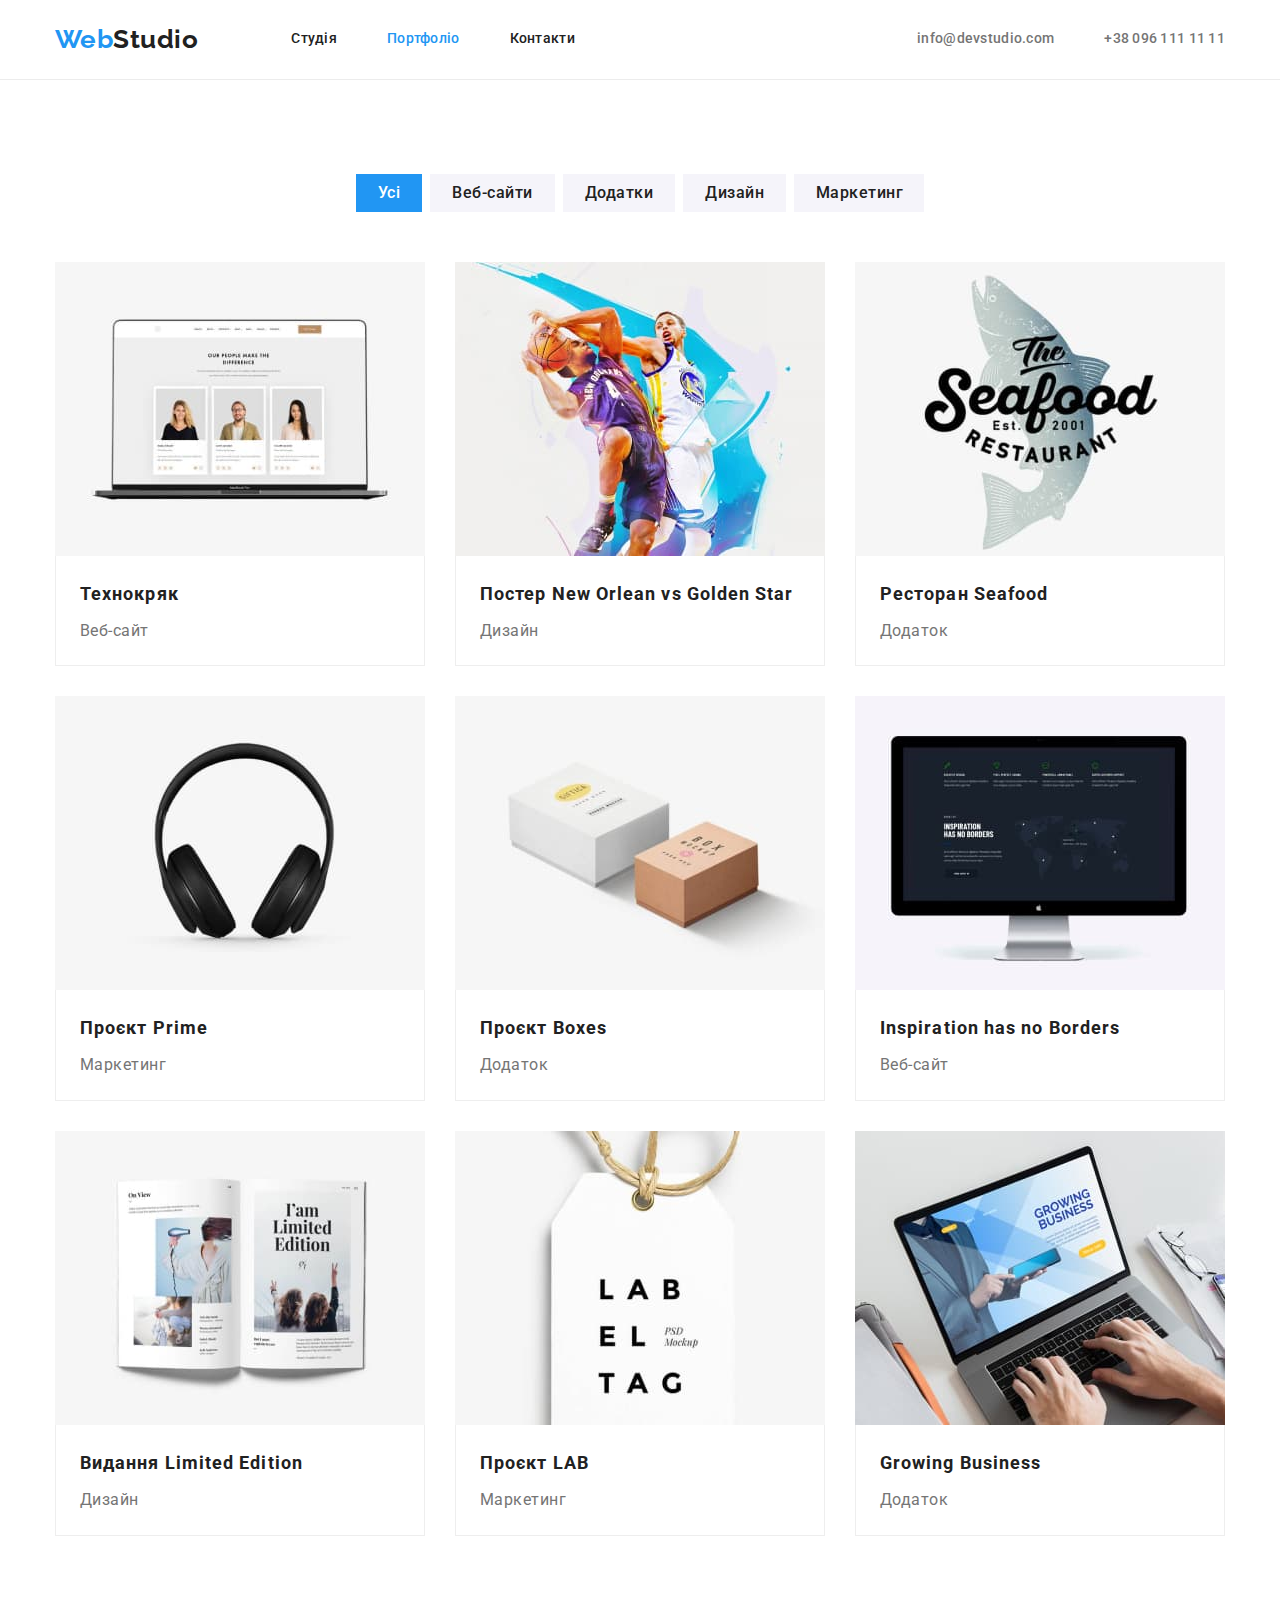
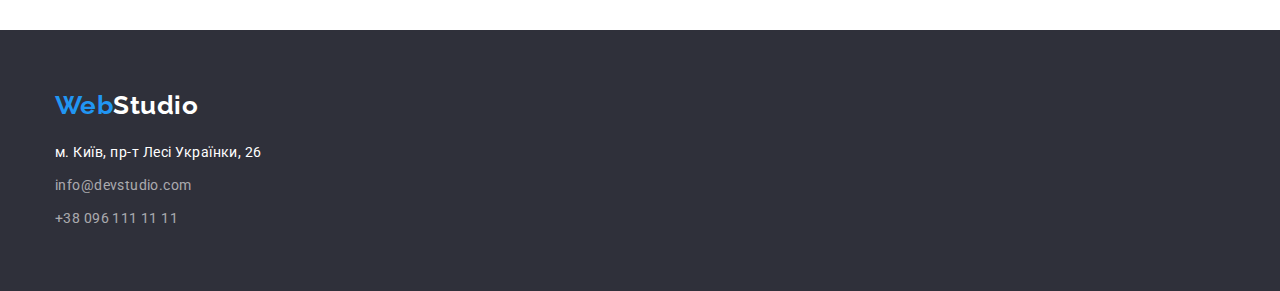
==== commit ef855d1f: "Added element geometry (Flex)" ====
--- a/portfolio.html
+++ b/portfolio.html
@@ -29,33 +29,34 @@
   <body>
     <!-- Header -->
     <header>
-      <div class="container">
+      <div class="container header-container">
         <!-- Navigation -->
-        <nav>
+        <nav class="main-nav">
           <a href="./index.html" class="header-logo link"
             >Web<span class="logo-item">Studio</span></a
           >
-
           <ul class="nav-list list">
-            <li>
+            <li class="nav-item">
               <a href="./index.html" class="nav-link link">Студія</a>
             </li>
-            <li>
-              <a href="./portfolio.html" class="nav-link link">
-                <span class="link-portfolio-text">Портфоліо</span></a
+            <li class="nav-item">
+              <a href="./portfolio.html" class="nav-link link"
+                ><span class="link-portfolio-text">Портфоліо</span></a
               >
             </li>
-            <li><a href="" class="nav-link link">Контакти</a></li>
+            <li class="nav-item">
+              <a href="" class="nav-link link">Контакти</a>
+            </li>
           </ul>
         </nav>
         <!-- Header contacts list -->
         <ul class="contacts-list list">
-          <li>
+          <li class="contacts-item">
             <a href="mailto:info@devstudio.com" class="contacts-link link"
               >info@devstudio.com</a
             >
           </li>
-          <li>
+          <li class="contacts-item">
             <a href="tel:+380961111111" class="contacts-link link"
               >+38 096 111 11 11</a
             >
@@ -71,38 +72,35 @@
           <!-- Hidden title -->
           <h1 class="visually-hidden">Портфоліо</h1>
           <!-- Filter -->
-          <div class="filter-container">
             <ul class="filter-buttons list">
-              <li>
-                <button type="button" class="button button-secondary">
+              <li class="filter-item">
+                <button type="button" class="button button-secondary button-active">
                   Усі
                 </button>
               </li>
-              <li>
+              <li class="filter-item">
                 <button type="button" class="button button-secondary">
                   Веб-сайти
                 </button>
               </li>
-              <li>
+              <li class="filter-item">
                 <button type="button" class="button button-secondary">
                   Додатки
                 </button>
               </li>
-              <li>
+              <li class="filter-item">
                 <button type="button" class="button button-secondary">
                   Дизайн
                 </button>
               </li>
-              <li>
+              <li class="filter-item">
                 <button type="button" class="button button-secondary">
                   Маркетинг
                 </button>
               </li>
             </ul>
-          </div>
           <!-- Portfolio cards -->
-          <div class="cards-container">
-            <ul class="list">
+            <ul class="card-list list">
               <li class="card-element">
                 <a href="" class="card-link link">
                   <img
@@ -230,7 +228,6 @@
                 </a>
               </li>
             </ul>
-          </div>
         </div>
       </section>
     </main>
--- a/css/styles.css
+++ b/css/styles.css
@@ -3,9 +3,10 @@
   --primary-color: #212121;
   --primary-white-color: #ffffff;
   --primary-accent-color: #2196f3;
+  --secondary-accent-color: #188ce8;
   --secondary-color: #757575;
   --secondary-white-color: #f5f4fa;
-  --cards-border-color: #EEEEEE;
+  --cards-border-color: #eeeeee;
 }
 
 /**
@@ -44,7 +45,10 @@
 }
 h1,
 h2,
-h3 {
+h3,
+h4,
+h5,
+h6 {
   margin: 0;
 }
 p {
@@ -53,7 +57,7 @@
 
 /* Container */
 .container {
-  width: 1200px;
+  max-width: 1200px;
   padding: 0 15px;
   margin: 0 auto;
 }
@@ -98,15 +102,22 @@
   border-bottom: 1px solid #ececec;
 }
 
+.header-container {
+  display: flex;
+  justify-content: space-between;
+  align-items: center;
+}
+
 .header-logo {
-  color: var(--primary-accent-color);
+  display: block;
   padding-top: 24px;
   padding-bottom: 24px;
+  margin-right: 93px;
+  color: var(--primary-accent-color);
   font-family: 'Raleway', sans-serif;
   font-weight: 700;
   font-size: 26px;
   line-height: 1.19;
-  display: block;
 }
 
 .logo-item {
@@ -114,19 +125,26 @@
 }
 
 /* Navigation */
+.main-nav {
+  display: flex;
+  align-items: center;
+}
+
 .nav-list {
+  display: flex;
   font-weight: 500;
   font-size: 14px;
   line-height: 1.14;
   letter-spacing: 0.02em;
 }
 
-.nav-list .nav-link {
-  color: var(--primary-color);
-}
-
-.nav-link.link {
-  text-decoration: none;
+.nav-item + .nav-item {
+  margin-left: 50px;
+}
+
+.nav-item > .nav-link {
+  display: block;
+  color: var(--primary-color);
 }
 
 .nav-link:hover,
@@ -142,16 +160,9 @@
   color: var(--primary-accent-color);
 }
 
-/**
-  |============================
-  | Header contacts
-  |============================
-*/
-.contacts-list.list {
-  list-style: none;
-}
-
+/* Header contacts */
 .contacts-list {
+  display: flex;
   font-weight: 500;
   font-size: 14px;
   line-height: 1.14;
@@ -159,11 +170,12 @@
 }
 
 .contacts-list .contacts-link {
+  display: block;
   color: var(--secondary-color);
 }
 
-.contacts-link.link {
-  text-decoration: none;
+.contacts-item + .contacts-item {
+  margin-left: 50px;
 }
 
 .contacts-link:hover,
@@ -200,18 +212,13 @@
   | Buttons
   |============================
 */
-.button {
-  cursor: pointer;
-  border: none;
-  text-decoration: none;
-}
 .button-primary {
   color: var(--primary-white-color);
   background-color: var(--primary-accent-color);
   font-family: inherit;
   font-weight: 700;
   font-size: 16px;
-  line-height: 1.87;
+  line-height: calc(30 / 16);
   min-width: 216px;
   letter-spacing: 0.06em;
   padding: 10px 32px;
@@ -227,9 +234,21 @@
   font-family: inherit;
   font-weight: 500;
   font-size: 16px;
+  max-width: 130px;
+  padding: 6px 22px;
   line-height: 1.6;
   text-align: center;
   letter-spacing: 0.03em;
+}
+
+.button-active {
+  color: var(--primary-white-color);
+  background-color: var(--primary-accent-color);
+}
+
+.button-primary:hover,
+.button-primary:focus {
+  background-color: var(--secondary-accent-color);
 }
 
 .button-secondary:hover,
@@ -243,6 +262,11 @@
   | Features
   |============================
 */
+.features-list {
+  display: flex;
+  justify-content: space-between;
+  align-items: baseline;
+}
 .features-item {
   max-width: 270px;
 }
@@ -271,6 +295,7 @@
 .work-section {
   padding-top: 0;
 }
+
 .section-title {
   font-weight: 700;
   font-size: 36px;
@@ -279,6 +304,11 @@
   margin-bottom: 50px;
 }
 
+.work-list {
+  display: flex;
+  gap: 30px;
+}
+
 /**
   |============================
   | Team
@@ -290,12 +320,22 @@
   padding-bottom: 94px;
 }
 
+.team-list {
+  display: flex;
+  gap: 30px;
+}
+
+.team-item {
+  box-shadow: 0px 1px 3px rgba(0, 0, 0, 0.12), 0px 1px 1px rgba(0, 0, 0, 0.14),
+    0px 2px 1px rgba(0, 0, 0, 0.2);
+  border-radius: 0px 0px 4px 4px;
+}
+
 .team-list .list-title {
   font-weight: 500;
   font-size: 16px;
   line-height: 1.18;
-  padding-top: 30px;
-  padding-bottom: 10px;
+  margin-bottom: 10px;
 }
 
 .team-list .list-text {
@@ -303,6 +343,15 @@
   font-size: 16px;
   line-height: 1.18;
 }
+
+.content-wrapper {
+  display: block;
+  text-align: center;
+  padding-top: 30px;
+  padding-bottom: 30px;
+  background-color: var(--primary-white-color);
+}
+
 /**
   |============================
   | Portfolio
@@ -310,11 +359,21 @@
 */
 
 /* Filter */
-.filter-container {
+.filter-buttons {
+  display: flex;
+  gap: 8px;
+  justify-content: center;
   margin-bottom: 50px;
+
 }
 
 /* Cards */
+.card-list {
+  display: flex;
+  flex-wrap: wrap;
+  gap: 30px;
+}
+
 .card-title-container {
   max-width: 370px;
   padding: 20px 24px;
@@ -330,7 +389,6 @@
   font-size: 18px;
   line-height: 2;
   letter-spacing: 0.06em;
-  margin-top: 20px;
   margin-bottom: 4px;
 }
 
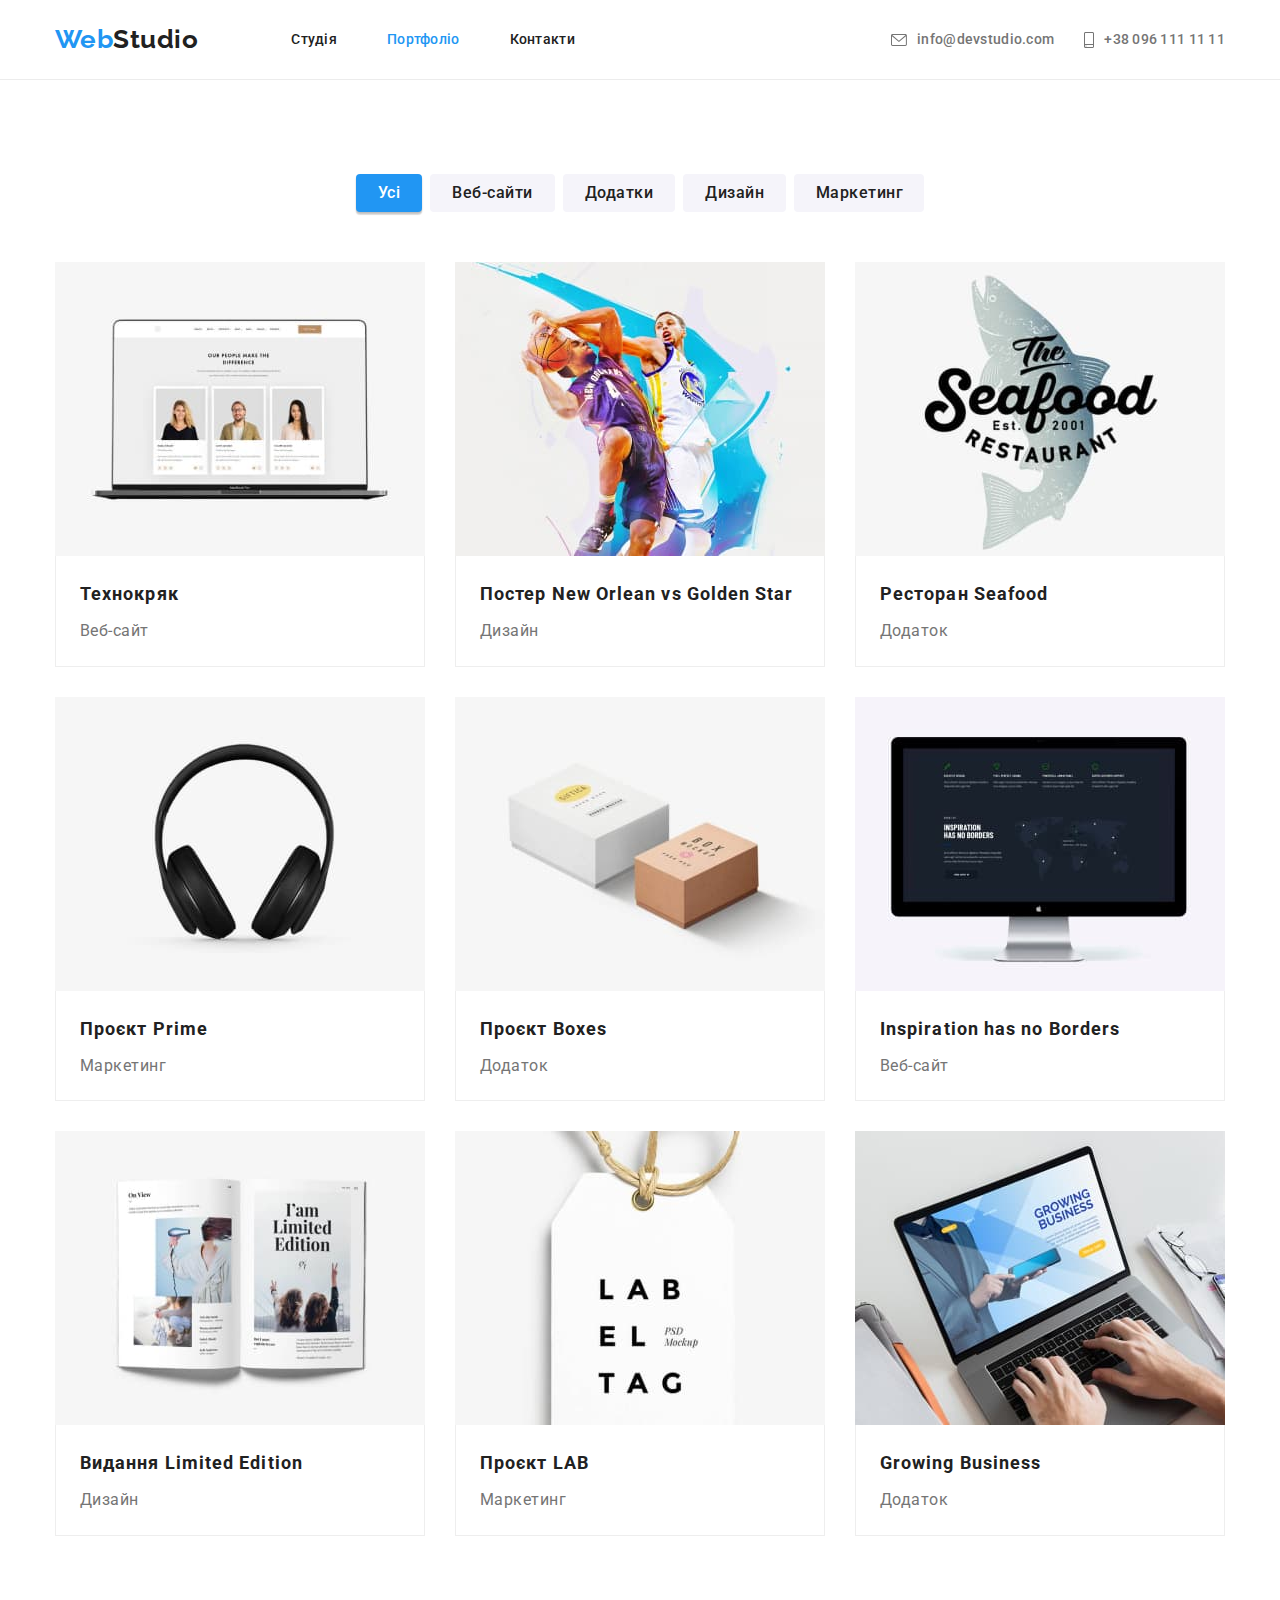
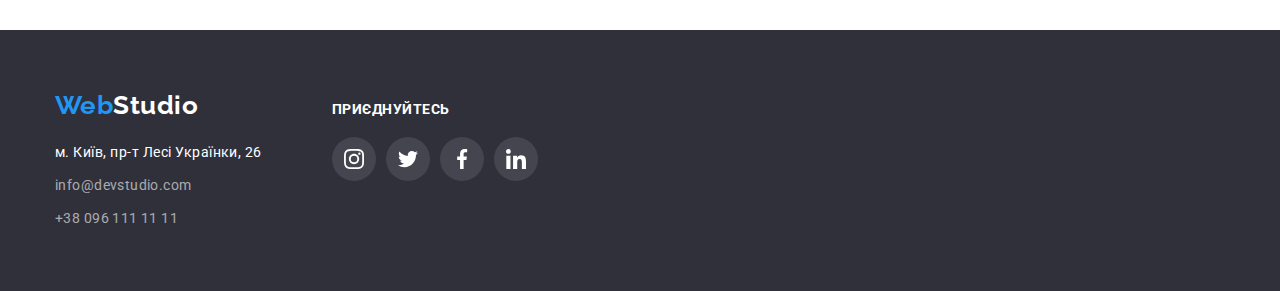
==== commit 827bff4e: "Added more decoration" ====
--- a/portfolio.html
+++ b/portfolio.html
@@ -41,7 +41,7 @@
             </li>
             <li class="nav-item">
               <a href="./portfolio.html" class="nav-link link"
-                ><span class="link-portfolio-text">Портфоліо</span></a
+                ><span class="link-studio-text">Портфоліо</span></a
               >
             </li>
             <li class="nav-item">
@@ -52,13 +52,18 @@
         <!-- Header contacts list -->
         <ul class="contacts-list list">
           <li class="contacts-item">
-            <a href="mailto:info@devstudio.com" class="contacts-link link"
+            <a href="mailto:info@devstudio.com" class="contacts-link mail link"
+              ><svg class="mail" width="16" height="12">
+                <use href="./images/icons.svg#icon-mail"></use></svg
               >info@devstudio.com</a
             >
           </li>
           <li class="contacts-item">
-            <a href="tel:+380961111111" class="contacts-link link"
-              >+38 096 111 11 11</a
+            <a href="tel:+380961111111" class="contacts-link tel link"
+              ><svg class="tel" width="10" height="16">
+                <use href="./images/icons.svg#icon-smartphone"></use>
+              </svg>
+              +38 096 111 11 11</a
             >
           </li>
         </ul>
@@ -72,162 +77,165 @@
           <!-- Hidden title -->
           <h1 class="visually-hidden">Портфоліо</h1>
           <!-- Filter -->
-            <ul class="filter-buttons list">
-              <li class="filter-item">
-                <button type="button" class="button button-secondary button-active">
-                  Усі
-                </button>
-              </li>
-              <li class="filter-item">
-                <button type="button" class="button button-secondary">
-                  Веб-сайти
-                </button>
-              </li>
-              <li class="filter-item">
-                <button type="button" class="button button-secondary">
-                  Додатки
-                </button>
-              </li>
-              <li class="filter-item">
-                <button type="button" class="button button-secondary">
-                  Дизайн
-                </button>
-              </li>
-              <li class="filter-item">
-                <button type="button" class="button button-secondary">
-                  Маркетинг
-                </button>
-              </li>
-            </ul>
+          <ul class="filter-buttons list">
+            <li class="filter-item">
+              <button
+                type="button"
+                class="button button-secondary button-active"
+              >
+                Усі
+              </button>
+            </li>
+            <li class="filter-item">
+              <button type="button" class="button button-secondary">
+                Веб-сайти
+              </button>
+            </li>
+            <li class="filter-item">
+              <button type="button" class="button button-secondary">
+                Додатки
+              </button>
+            </li>
+            <li class="filter-item">
+              <button type="button" class="button button-secondary">
+                Дизайн
+              </button>
+            </li>
+            <li class="filter-item">
+              <button type="button" class="button button-secondary">
+                Маркетинг
+              </button>
+            </li>
+          </ul>
           <!-- Portfolio cards -->
-            <ul class="card-list list">
-              <li class="card-element">
-                <a href="" class="card-link link">
-                  <img
-                    src="./images/cards/img1.jpg"
-                    alt=""
-                    width="370"
-                    height="294"
-                  />
-                  <div class="card-title-container">
-                    <h2 class="card-title">Технокряк</h2>
-                    <p class="card-text">Веб-сайт</p>
-                  </div>
-                </a>
-              </li>
-              <li class="card-element">
-                <a href="" class="card-link link">
-                  <img
-                    src="./images/cards/img2.jpg"
-                    alt=""
-                    width="370"
-                    height="294"
-                  />
-                  <div class="card-title-container">
-                    <h2 class="card-title">Постер New Orlean vs Golden Star</h2>
-                    <p class="card-text">Дизайн</p>
-                  </div>
-                </a>
-              </li>
-              <li class="card-element">
-                <a href="" class="card-link link">
-                  <img
-                    src="./images/cards/img3.jpg"
-                    alt=""
-                    width="370"
-                    height="294"
-                  />
-                  <div class="card-title-container">
-                    <h2 class="card-title">Ресторан Seafood</h2>
-                    <p class="card-text">Додаток</p>
-                  </div>
-                </a>
-              </li>
-              <li class="card-element">
-                <a href="" class="card-link link">
-                  <img
-                    src="./images/cards/img4.jpg"
-                    alt=""
-                    width="370"
-                    height="294"
-                  />
-                  <div class="card-title-container">
-                    <h2 class="card-title">Проєкт Prime</h2>
-                    <p class="card-text">Маркетинг</p>
-                  </div>
-                </a>
-              </li>
-              <li class="card-element">
-                <a href="" class="card-link link">
-                  <img
-                    src="./images/cards/img5.jpg"
-                    alt=""
-                    width="370"
-                    height="294"
-                  />
-                  <div class="card-title-container">
-                    <h2 class="card-title">Проєкт Boxes</h2>
-                    <p class="card-text">Додаток</p>
-                  </div>
-                </a>
-              </li>
-              <li class="card-element">
-                <a href="" class="card-link link">
-                  <img
-                    src="./images/cards/img6.jpg"
-                    alt=""
-                    width="370"
-                    height="294"
-                  />
-                  <div class="card-title-container">
-                    <h2 class="card-title">Inspiration has no Borders</h2>
-                    <p class="card-text">Веб-сайт</p>
-                  </div>
-                </a>
-              </li>
-              <li class="card-element">
-                <a href="" class="card-link link">
-                  <img
-                    src="./images/cards/img7.jpg"
-                    alt=""
-                    width="370"
-                    height="294"
-                  />
-                  <div class="card-title-container">
-                    <h2 class="card-title">Видання Limited Edition</h2>
-                    <p class="card-text">Дизайн</p>
-                  </div>
-                </a>
-              </li>
-              <li class="card-element">
-                <a href="" class="card-link link">
-                  <img
-                    src="./images/cards/img8.jpg"
-                    alt=""
-                    width="370"
-                    height="294"
-                  />
-                  <div class="card-title-container">
-                    <h2 class="card-title">Проєкт LAB</h2>
-                    <p class="card-text">Маркетинг</p>
-                  </div>
-                </a>
-              </li>
-              <li class="card-element">
-                <a href="" class="card-link link">
-                  <img
-                    src="./images/cards/img9.jpg"
-                    alt=""
-                    width="370"
-                    height="294"
-                  />
-                  <div class="card-title-container">
-                    <h2 class="card-title">Growing Business</h2>
-                    <p class="card-text">Додаток</p>
-                  </div>
-                </a>
-              </li>
-            </ul>
+          <ul class="card-list list">
+            <li class="card-element">
+              <a href="" class="card-link link">
+                <img
+                  src="./images/cards/img1.jpg"
+                  alt=""
+                  width="370"
+                  height="294"
+                />
+                <div class="card-title-container">
+                  <h2 class="card-title">Технокряк</h2>
+                  <p class="card-text">Веб-сайт</p>
+                </div>
+              </a>
+            </li>
+            <li class="card-element">
+              <a href="" class="card-link link">
+                <img
+                  src="./images/cards/img2.jpg"
+                  alt=""
+                  width="370"
+                  height="294"
+                />
+                <div class="card-title-container">
+                  <h2 class="card-title">Постер New Orlean vs Golden Star</h2>
+                  <p class="card-text">Дизайн</p>
+                </div>
+              </a>
+            </li>
+            <li class="card-element">
+              <a href="" class="card-link link">
+                <img
+                  src="./images/cards/img3.jpg"
+                  alt=""
+                  width="370"
+                  height="294"
+                />
+                <div class="card-title-container">
+                  <h2 class="card-title">Ресторан Seafood</h2>
+                  <p class="card-text">Додаток</p>
+                </div>
+              </a>
+            </li>
+            <li class="card-element">
+              <a href="" class="card-link link">
+                <img
+                  src="./images/cards/img4.jpg"
+                  alt=""
+                  width="370"
+                  height="294"
+                />
+                <div class="card-title-container">
+                  <h2 class="card-title">Проєкт Prime</h2>
+                  <p class="card-text">Маркетинг</p>
+                </div>
+              </a>
+            </li>
+            <li class="card-element">
+              <a href="" class="card-link link">
+                <img
+                  src="./images/cards/img5.jpg"
+                  alt=""
+                  width="370"
+                  height="294"
+                />
+                <div class="card-title-container">
+                  <h2 class="card-title">Проєкт Boxes</h2>
+                  <p class="card-text">Додаток</p>
+                </div>
+              </a>
+            </li>
+            <li class="card-element">
+              <a href="" class="card-link link">
+                <img
+                  src="./images/cards/img6.jpg"
+                  alt=""
+                  width="370"
+                  height="294"
+                />
+                <div class="card-title-container">
+                  <h2 class="card-title">Inspiration has no Borders</h2>
+                  <p class="card-text">Веб-сайт</p>
+                </div>
+              </a>
+            </li>
+            <li class="card-element">
+              <a href="" class="card-link link">
+                <img
+                  src="./images/cards/img7.jpg"
+                  alt=""
+                  width="370"
+                  height="294"
+                />
+                <div class="card-title-container">
+                  <h2 class="card-title">Видання Limited Edition</h2>
+                  <p class="card-text">Дизайн</p>
+                </div>
+              </a>
+            </li>
+            <li class="card-element">
+              <a href="" class="card-link link">
+                <img
+                  src="./images/cards/img8.jpg"
+                  alt=""
+                  width="370"
+                  height="294"
+                />
+                <div class="card-title-container">
+                  <h2 class="card-title">Проєкт LAB</h2>
+                  <p class="card-text">Маркетинг</p>
+                </div>
+              </a>
+            </li>
+            <li class="card-element">
+              <a href="" class="card-link link">
+                <img
+                  src="./images/cards/img9.jpg"
+                  alt=""
+                  width="370"
+                  height="294"
+                />
+                <div class="card-title-container">
+                  <h2 class="card-title">Growing Business</h2>
+                  <p class="card-text">Додаток</p>
+                </div>
+              </a>
+            </li>
+          </ul>
         </div>
       </section>
     </main>
@@ -235,27 +243,79 @@
     <!-- Footer -->
     <footer class="footer">
       <div class="container">
-        <a href="./index.html" class="footer-logo link"
-          >Web<span class="logo-item">Studio</span></a
-        >
-        <!-- Address of the company -->
-        <address class="footer-address">
-          <a href="https://www.google.com/maps" class="address-link link"
-            >м. Київ, пр-т Лесі Українки, 26</a
+        <div class="address-container">
+          <a href="./index.html" class="footer-logo link"
+            >Web<span class="logo-item">Studio</span></a
           >
-          <ul class="footer-contacts list">
-            <li class="address-item-mail">
-              <a href="mailto:info@devstudio.com" class="contacts-link link"
-                >info@devstudio.com</a
-              >
-            </li>
-            <li class="address-item-tel">
-              <a href="tel:+380961111111" class="contacts-link link"
-                >+38 096 111 11 11</a
-              >
+          <!-- Address of the company -->
+          <address class="footer-address">
+            <a href="https://www.google.com/maps" class="address-link link"
+              >м. Київ, пр-т Лесі Українки, 26</a
+            >
+            <ul class="footer-contacts list">
+              <li class="address-item-mail">
+                <a href="mailto:info@devstudio.com" class="contacts-link link"
+                  >info@devstudio.com</a
+                >
+              </li>
+              <li class="address-item-tel">
+                <a href="tel:+380961111111" class="contacts-link link"
+                  >+38 096 111 11 11</a
+                >
+              </li>
+            </ul>
+          </address>
+        </div>
+        <div class="footer-socials-container">
+          <h3 class="socials-title">Приєднуйтесь</h3>
+          <ul class="footer-socials">
+            <li class="footer-item">
+              <a
+                href="https://www.instagram.com"
+                target="_blank"
+                rel="noreferrer noopener"
+                class="footer-social-link link"
+                ><svg class="icon-social" width="20" height="20">
+                  <use href="./images/icons.svg#icon-instagram"></use>
+                </svg>
+              </a>
+            </li>
+            <li class="footer-item">
+              <a
+                href="https://www.instagram.com"
+                target="_blank"
+                rel="noreferrer noopener"
+                class="footer-social-link link"
+                ><svg class="icon-social" width="20" height="20">
+                  <use href="./images/icons.svg#icon-twitter"></use>
+                </svg>
+              </a>
+            </li>
+            <li class="footer-item">
+              <a
+                href="https://www.instagram.com"
+                target="_blank"
+                rel="noreferrer noopener"
+                class="footer-social-link link"
+                ><svg class="icon-social" width="20" height="20">
+                  <use href="./images/icons.svg#icon-facebook"></use>
+                </svg>
+              </a>
+            </li>
+            <li class="footer-item">
+              <a
+                href="https://www.instagram.com"
+                target="_blank"
+                rel="noreferrer noopener"
+                class="footer-social-link link"
+                ><svg class="icon-social" width="20" height="20">
+                  <use href="./images/icons.svg#icon-linkedin"></use>
+                </svg>
+              </a>
+              <!-- </li>  Aria label was here :0 -->
             </li>
           </ul>
-        </address>
+        </div>
       </div>
     </footer>
   </body>
--- a/css/styles.css
+++ b/css/styles.css
@@ -7,6 +7,7 @@
   --secondary-color: #757575;
   --secondary-white-color: #f5f4fa;
   --cards-border-color: #eeeeee;
+  --secondary-gray-color: #afb1b8;
 }
 
 /**
@@ -170,12 +171,27 @@
 }
 
 .contacts-list .contacts-link {
-  display: block;
+  display: flex;
+  align-items: center;
+  gap: 10px;
+  padding-top: 32px;
+  padding-bottom: 31px;
   color: var(--secondary-color);
+  fill: currentColor;
 }
 
 .contacts-item + .contacts-item {
-  margin-left: 50px;
+  margin-left: 30px;
+}
+
+.icon-wrapper {
+  display: flex;
+  width: 270px;
+  height: 120px;
+  margin-bottom: 30px;
+  justify-content: center;
+  align-items: center;
+  background-color: var(--secondary-white-color);
 }
 
 .contacts-link:hover,
@@ -191,6 +207,17 @@
 .hero-section {
   padding-top: 200px;
   padding-bottom: 200px;
+  max-width: 1600px;
+  height: 600px;
+  margin: 0 auto;
+  background-image: linear-gradient(
+      rgba(47, 48, 58, 0.4),
+      rgba(47, 48, 58, 0.4)
+    ),
+    url(../images/hero/hero-bg.jpg);
+  background-repeat: no-repeat;
+  background-position: center;
+  background-size: cover;
   background-color: #2f303a;
 }
 
@@ -236,6 +263,7 @@
   font-size: 16px;
   max-width: 130px;
   padding: 6px 22px;
+  border-radius: 4px;
   line-height: 1.6;
   text-align: center;
   letter-spacing: 0.03em;
@@ -244,6 +272,8 @@
 .button-active {
   color: var(--primary-white-color);
   background-color: var(--primary-accent-color);
+  box-shadow: 0px 3px 1px rgba(0, 0, 0, 0.1), 0px 1px 2px rgba(0, 0, 0, 0.08),
+    0px 2px 2px rgba(0, 0, 0, 0.12);
 }
 
 .button-primary:hover,
@@ -255,6 +285,8 @@
 .button-secondary:focus {
   color: var(--primary-white-color);
   background-color: var(--primary-accent-color);
+  box-shadow: 0px 3px 1px rgba(0, 0, 0, 0.1), 0px 1px 2px rgba(0, 0, 0, 0.08),
+    0px 2px 2px rgba(0, 0, 0, 0.12);
 }
 
 /**
@@ -316,7 +348,6 @@
 */
 .team-section {
   background-color: var(--secondary-white-color);
-  padding: 0px;
   padding-bottom: 94px;
 }
 
@@ -326,6 +357,7 @@
 }
 
 .team-item {
+  width: 270px;
   box-shadow: 0px 1px 3px rgba(0, 0, 0, 0.12), 0px 1px 1px rgba(0, 0, 0, 0.14),
     0px 2px 1px rgba(0, 0, 0, 0.2);
   border-radius: 0px 0px 4px 4px;
@@ -342,14 +374,83 @@
   color: var(--secondary-color);
   font-size: 16px;
   line-height: 1.18;
+  margin-bottom: 16px;
 }
 
 .content-wrapper {
   display: block;
+  min-height: 168px;
   text-align: center;
-  padding-top: 30px;
-  padding-bottom: 30px;
+  padding: 30px 32px;
   background-color: var(--primary-white-color);
+}
+
+.social-list {
+  display: flex;
+  color: var(--secondary-gray-color);
+  max-width: 206px;
+  min-height: 44px;
+  justify-content: space-between;
+  align-items: center;
+}
+
+.social-item > .social-link {
+  display: flex;
+  width: 44px;
+  height: 44px;
+  justify-content: center;
+  align-items: center;
+  fill: currentColor;
+}
+
+.social-link:hover,
+.social-link:focus {
+  fill: var(--primary-white-color);
+  background-color: var(--primary-accent-color);
+  border-radius: 50%;
+}
+
+/**
+  |============================
+  | Clients
+  |============================
+*/
+.company-list {
+  display: flex;
+  justify-content: space-between;
+  align-items: center;
+}
+
+.company-list > .company-item {
+  width: 170px;
+  height: 92px;
+}
+
+.company-item > .company-link {
+  display: flex;
+  width: 170px;
+  height: 92px;
+  justify-content: center;
+  align-items: center;
+  color: var(--secondary-gray-color);
+  border: 1px solid var(--secondary-gray-color);
+  border-radius: 4px;
+}
+
+.company-link > .company-icon {
+  fill: currentColor;
+}
+
+.company-link:hover,
+.company-link:focus {
+  border-color: var(--primary-accent-color);
+  color: var(--primary-accent-color);
+  outline: none;
+}
+
+.company-icon:hover,
+.company-icon:focus {
+  fill: currentColor;
 }
 
 /**
@@ -364,7 +465,6 @@
   gap: 8px;
   justify-content: center;
   margin-bottom: 50px;
-
 }
 
 /* Cards */
@@ -372,6 +472,12 @@
   display: flex;
   flex-wrap: wrap;
   gap: 30px;
+}
+
+.card-element:hover,
+.card-element:focus {
+  box-shadow: 0px 1px 1px rgba(0, 0, 0, 0.12), 0px 4px 4px rgba(0, 0, 0, 0.06),
+  1px 4px 6px rgba(0, 0, 0, 0.16);
 }
 
 .card-title-container {
@@ -405,10 +511,22 @@
   | Footer
   |============================
 */
+.address-container {
+  max-width: 231px;
+  min-height: 81px;
+  margin-right: 70px;
+}
+
 .footer {
   background-color: #2f303a;
   padding-top: 60px;
   padding-bottom: 60px;
+}
+
+.footer > .container {
+  display: flex;
+  /* justify-content: center; */
+  align-items: baseline;
 }
 
 .footer-logo {
@@ -461,3 +579,47 @@
 .footer .footer-address {
   font-style: normal;
 }
+
+.footer-socials-container {
+}
+
+.socials-title {
+  font-weight: 700;
+  font-size: 14px;
+  margin-bottom: 20px;
+  line-height: calc(16 / 14);
+  text-transform: uppercase;
+  color: var(--primary-white-color);
+}
+
+.footer-socials {
+  display: flex;
+  min-width: 206px;
+  min-height: 44px;
+  gap: 10px;
+  justify-content: flex-start;
+}
+
+.footer-socials > .footer-item {
+  background-color: rgba(255, 255, 255, 0.1);
+  border-radius: 50%;
+}
+
+.footer-item > .footer-social-link {
+  display: flex;
+  color: var(--primary-white-color);
+  width: 44px;
+  height: 44px;
+  justify-content: center;
+  align-items: center;
+}
+
+.footer-social-link > .icon-social {
+  fill: currentColor;
+}
+
+.footer-social-link:hover,
+.footer-social-link:focus {
+  background-color: var(--primary-accent-color);
+  border-radius: 50%;
+}
